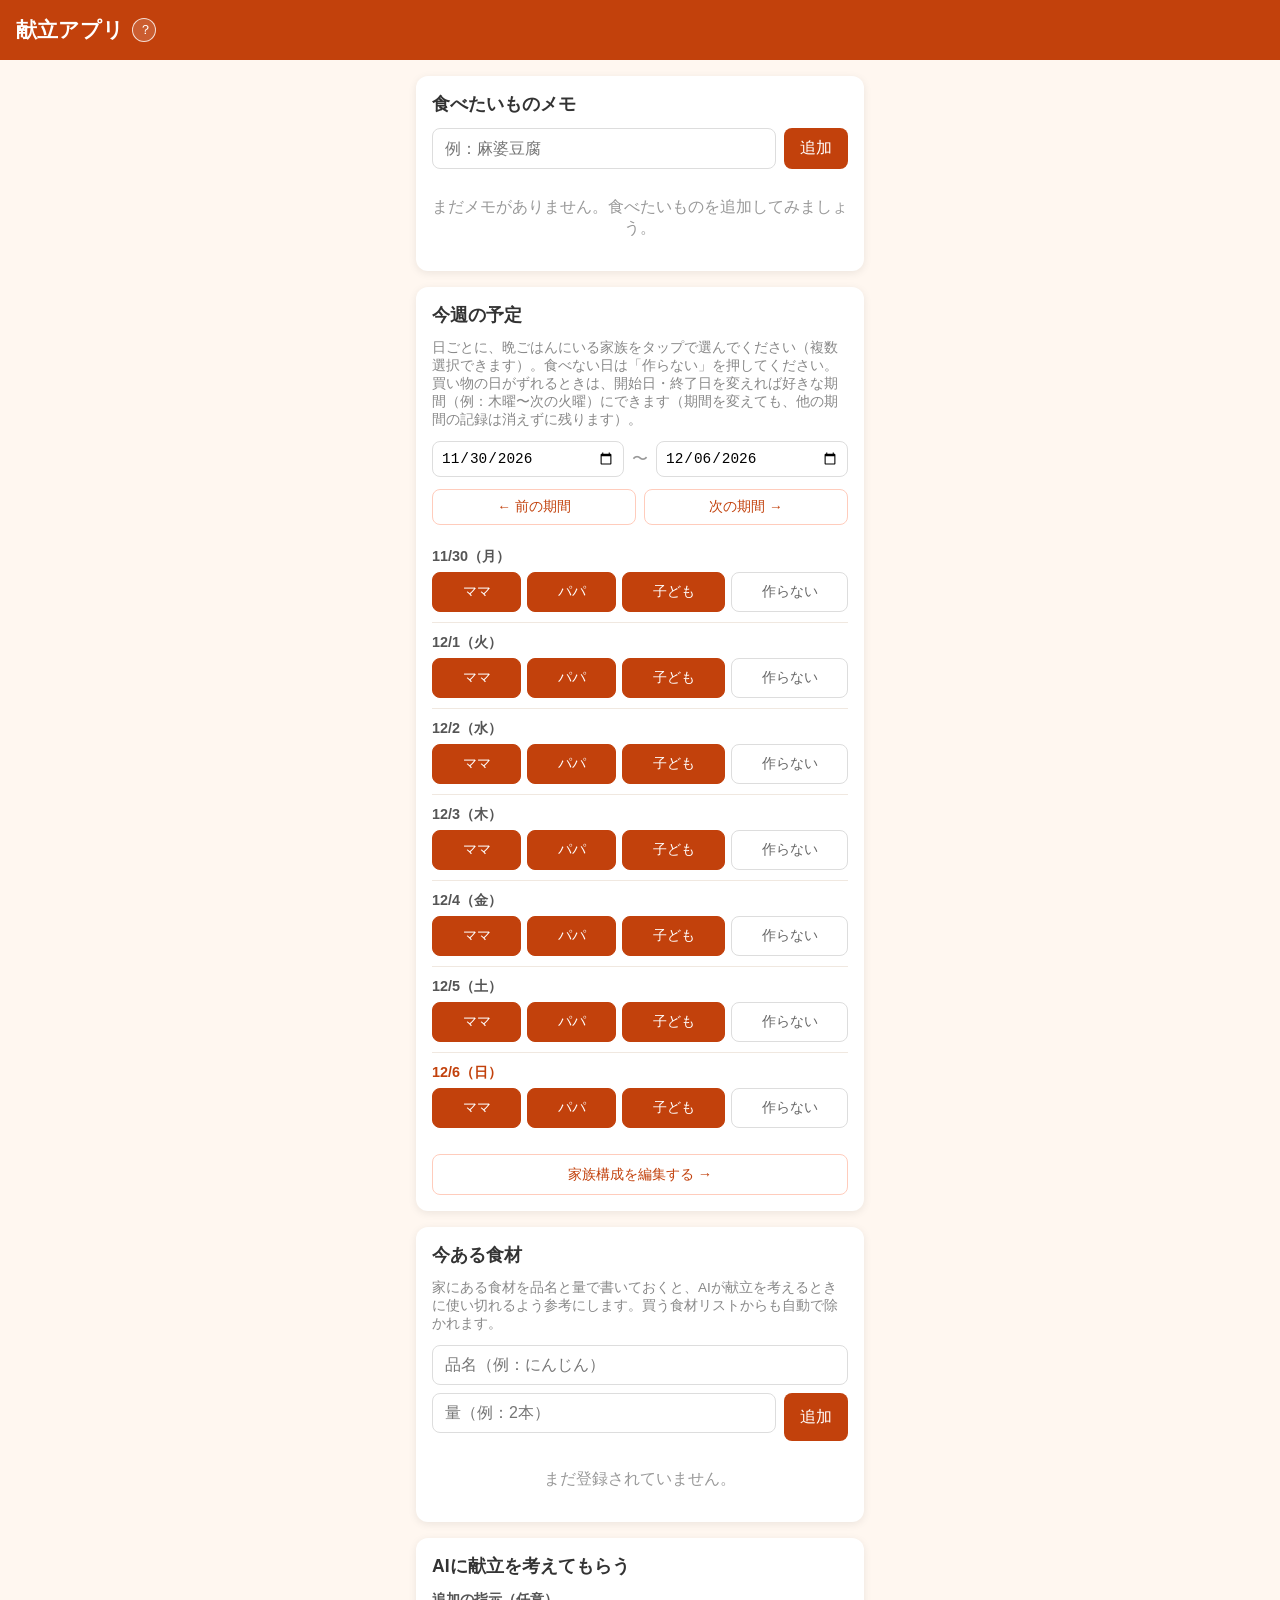
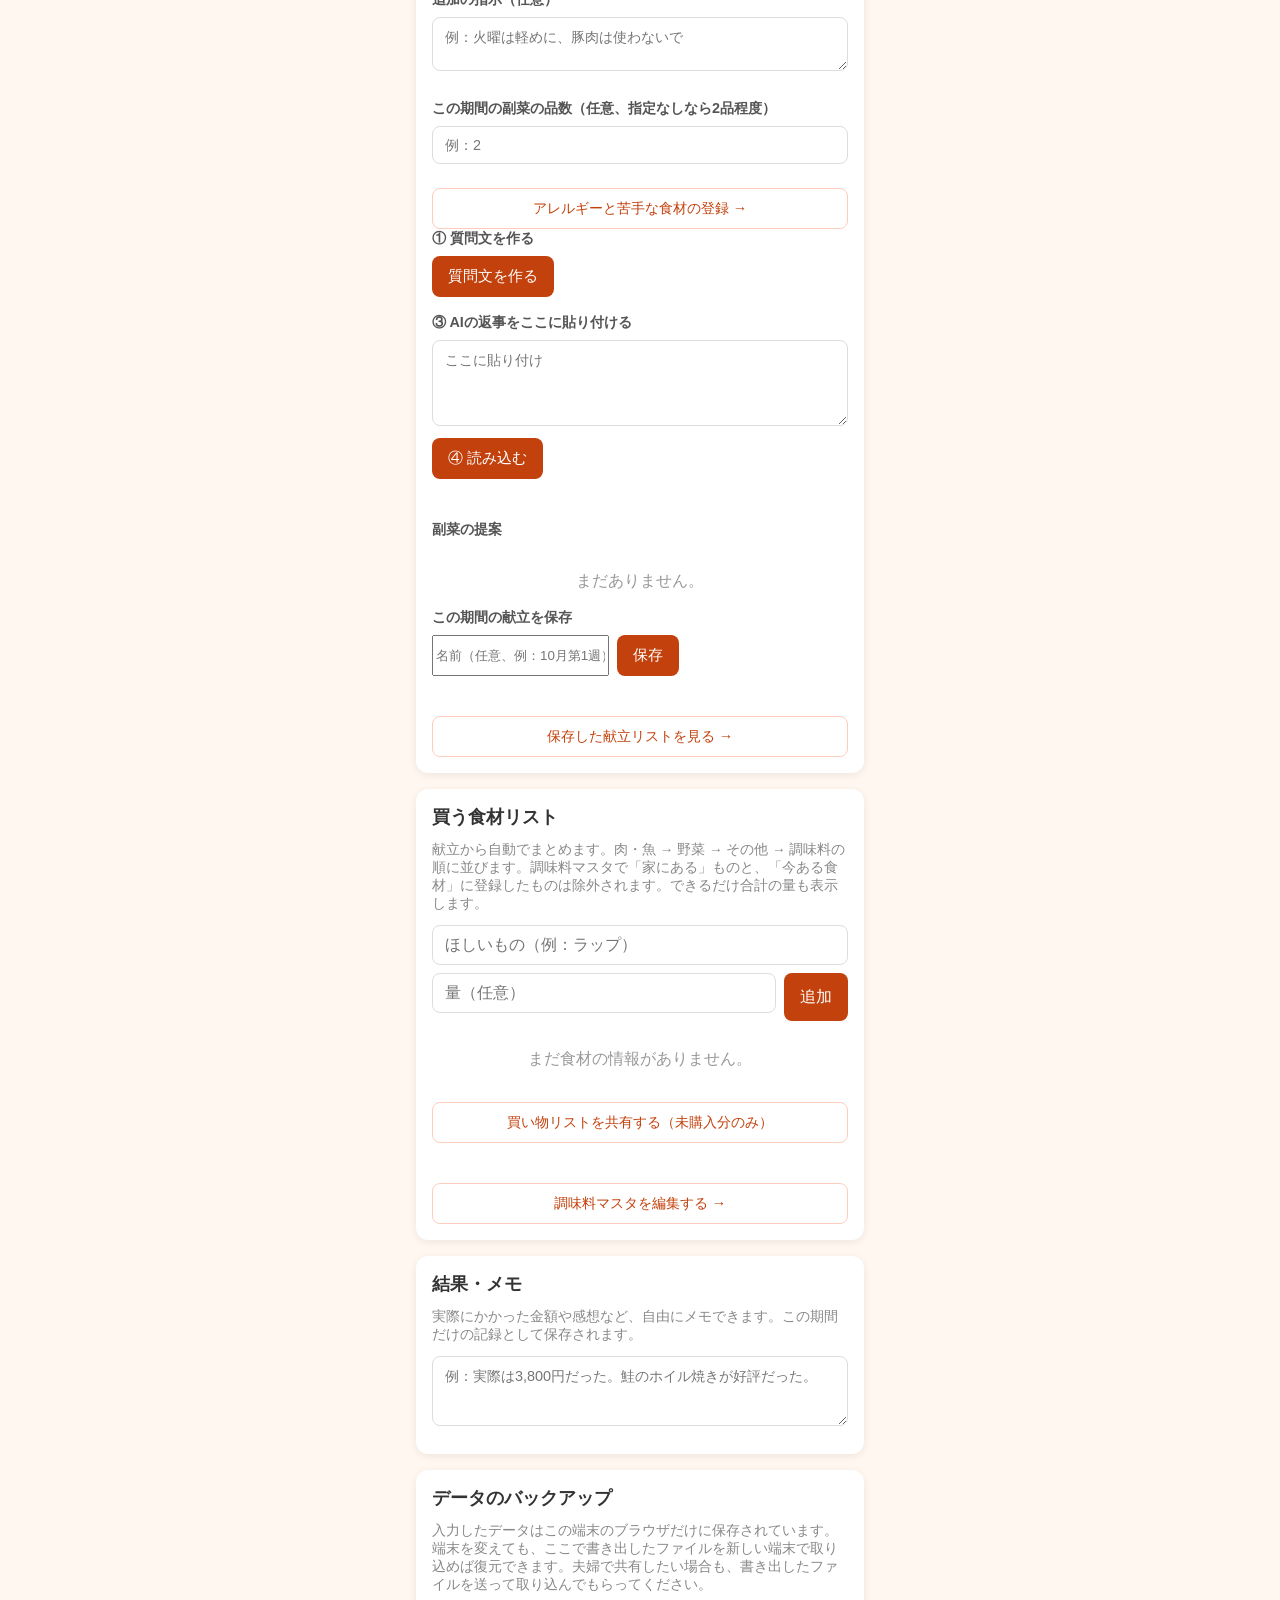
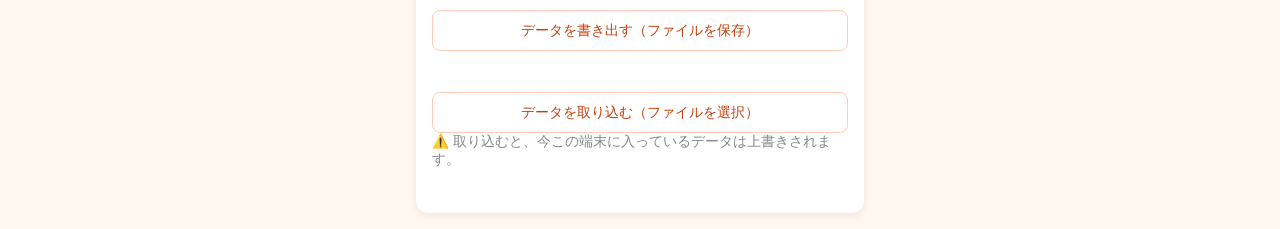
==== index.html @ 44bd0dfc "情報パネルを見出し付きのセクション構成に書き直し 箇条書きの一覧から、■見出し＋本文の4セクション構成に変更。内容はユーザー提供の文面をそのまま反映。  Co-Authored-By: Claude " ====
<!DOCTYPE html>
<html lang="ja">
<head>
<meta charset="UTF-8">
<meta name="viewport" content="width=device-width, initial-scale=1, viewport-fit=cover">
<title>献立アプリ</title>
<meta name="theme-color" content="#c2410c">
<link rel="manifest" href="manifest.json">
<link rel="apple-touch-icon" href="icons/icon-192.png">
<meta name="apple-mobile-web-app-capable" content="yes">
<meta name="apple-mobile-web-app-status-bar-style" content="black-translucent">
<link rel="stylesheet" href="css/style.css">
</head>
<body>
<header class="app-header">
  <div class="header-title-row">
    <h1>献立アプリ</h1>
    <button type="button" id="info-btn" class="info-btn" aria-label="このアプリについて">？</button>
  </div>
</header>

<div id="info-overlay" class="info-overlay" hidden>
  <div class="info-panel">
    <button type="button" id="info-close-btn" class="info-close-btn" aria-label="閉じる">×</button>
    <h2>このアプリについて</h2>
    <div class="info-section">
      <h3>■ 好みの傾向について</h3>
      <p>あなたの好みの傾向を蓄積するには、「献立リスト」ページの「好みと傾向を分析する」を利用してください。保存した献立や感想をAIが分析し、その結果を「好みと傾向」欄に保存できます。この内容は今後の献立提案に毎回反映されるため、定期的に更新するのがおすすめです。</p>
    </div>
    <div class="info-section">
      <h3>■ ホーム画面への追加方法</h3>
      <p>Safariで開いた状態で、画面下の共有ボタン（□↑）→「ホーム画面に追加」を選択してください。アイコンをタップするだけでアプリのように起動できます。</p>
      <p class="info-note">※iPhoneでは、Safari版とホーム画面版のデータは自動で同期されません。追加前に「データのバックアップ」で保存し、ホーム画面版が空の場合は同じファイルを取り込んでください。</p>
    </div>
    <div class="info-section">
      <h3>■ データの保存について</h3>
      <p>入力したデータ（メモ・献立・家族情報など）は、この端末内にのみ保存されます。サーバーには保存されません。</p>
      <p>そのため、端末変更時や家族と共有したい場合、またはデータを残しておきたい場合は、「データのバックアップ」から書き出し・取り込みを行ってください。</p>
    </div>
    <div class="info-section">
      <h3>■ URL共有について</h3>
      <p>このURLを共有しても、あなたのデータが相手に見えることはありません。同じURLを開いても、それぞれの端末で別々のデータとして管理されます。</p>
    </div>
  </div>
</div>

<main>
  <section class="card">
    <h2>食べたいものメモ</h2>
    <form id="wish-form" class="add-form">
      <input type="text" id="wish-input" placeholder="例：麻婆豆腐" autocomplete="off" required>
      <button type="submit">追加</button>
    </form>
    <ul id="wish-list" class="wish-list"></ul>
    <p id="empty-message" class="empty-message">まだメモがありません。食べたいものを追加してみましょう。</p>
  </section>

  <section class="card">
    <h2>今週の予定</h2>
    <p class="section-note">日ごとに、晩ごはんにいる家族をタップで選んでください（複数選択できます）。食べない日は「作らない」を押してください。買い物の日がずれるときは、開始日・終了日を変えれば好きな期間（例：木曜〜次の火曜）にできます（期間を変えても、他の期間の記録は消えずに残ります）。</p>
    <div class="period-controls">
      <input type="date" id="period-start-input" aria-label="期間の開始日">
      <span class="period-tilde">〜</span>
      <input type="date" id="period-end-input" aria-label="期間の終了日">
    </div>
    <div class="period-nav">
      <button type="button" id="prev-period-btn">← 前の期間</button>
      <button type="button" id="next-period-btn">次の期間 →</button>
    </div>
    <ul id="week-list" class="week-list"></ul>
    <a href="family.html" class="nav-link-btn">家族構成を編集する →</a>
  </section>

  <section class="card">
    <h2>今ある食材</h2>
    <p class="section-note">家にある食材を品名と量で書いておくと、AIが献立を考えるときに使い切れるよう参考にします。買う食材リストからも自動で除かれます。</p>
    <form id="stock-form" class="stock-form">
      <input type="text" id="stock-name-input" placeholder="品名（例：にんじん）" autocomplete="off" required>
      <div class="stock-form-row">
        <input type="text" id="stock-amount-input" placeholder="量（例：2本）" autocomplete="off">
        <button type="submit">追加</button>
      </div>
    </form>
    <ul id="stock-list" class="wish-list"></ul>
    <p id="stock-empty-message" class="empty-message">まだ登録されていません。</p>
  </section>

  <section class="card">
    <h2>AIに献立を考えてもらう</h2>

    <div class="ai-step">
      <p class="ai-step-title">追加の指示（任意）</p>
      <textarea id="extra-instruction-input" class="ai-textarea" rows="2" placeholder="例：火曜は軽めに、豚肉は使わないで"></textarea>
    </div>

    <div class="ai-step">
      <p class="ai-step-title">この期間の副菜の品数（任意、指定なしなら2品程度）</p>
      <input type="number" id="side-dish-count-input" class="ai-textarea" min="0" inputmode="numeric" placeholder="例：2">
    </div>

    <a href="dislikes.html" class="nav-link-btn">アレルギーと苦手な食材の登録 →</a>

    <div class="ai-step">
      <p class="ai-step-title">① 質問文を作る</p>
      <button type="button" id="make-prompt-btn">質問文を作る</button>
    </div>

    <div id="prompt-area" class="ai-step" hidden>
      <p class="ai-step-title">② コピーしてClaudeアプリに貼り付けて送る</p>
      <textarea id="prompt-output" class="ai-textarea" readonly rows="4"></textarea>
      <button type="button" id="copy-prompt-btn">コピーする</button>
      <p id="copy-status" class="copy-status" aria-live="polite"></p>
    </div>

    <div class="ai-step">
      <p class="ai-step-title">③ AIの返事をここに貼り付ける</p>
      <textarea id="ai-response-input" class="ai-textarea" rows="4" placeholder="ここに貼り付け"></textarea>
      <button type="button" id="load-menu-btn">④ 読み込む</button>
      <p id="load-status" class="load-status" aria-live="polite"></p>
    </div>

    <ul id="menu-list" class="menu-list"></ul>

    <p class="ai-step-title side-dish-title">副菜の提案</p>
    <ul id="side-dish-list" class="menu-list"></ul>
    <p id="side-dish-empty" class="empty-message">まだありません。</p>

    <div class="ai-step">
      <p class="ai-step-title">この期間の献立を保存</p>
      <form id="save-menu-form" class="stock-form-row">
        <input type="text" id="save-menu-label-input" placeholder="名前（任意、例：10月第1週）" autocomplete="off">
        <button type="submit">保存</button>
      </form>
      <p id="save-menu-status" class="copy-status" aria-live="polite"></p>
    </div>

    <a href="menus.html" class="nav-link-btn">保存した献立リストを見る →</a>
  </section>

  <section class="card">
    <h2>買う食材リスト</h2>
    <p class="section-note">献立から自動でまとめます。肉・魚 → 野菜 → その他 → 調味料の順に並びます。調味料マスタで「家にある」ものと、「今ある食材」に登録したものは除外されます。できるだけ合計の量も表示します。</p>
    <p id="budget-estimate" class="budget-estimate"></p>
    <form id="extra-shopping-form" class="stock-form">
      <input type="text" id="extra-shopping-name-input" placeholder="ほしいもの（例：ラップ）" autocomplete="off" required>
      <div class="stock-form-row">
        <input type="text" id="extra-shopping-amount-input" placeholder="量（任意）" autocomplete="off">
        <button type="submit">追加</button>
      </div>
    </form>
    <ul id="shopping-list" class="shopping-list"></ul>
    <p id="shopping-empty" class="empty-message">まだ食材の情報がありません。</p>

    <button type="button" id="share-shopping-btn" class="nav-link-btn share-btn">買い物リストを共有する（未購入分のみ）</button>
    <p id="share-shopping-status" class="copy-status" aria-live="polite"></p>

    <a href="pantry.html" class="nav-link-btn">調味料マスタを編集する →</a>
  </section>

  <section class="card">
    <h2>結果・メモ</h2>
    <p class="section-note">実際にかかった金額や感想など、自由にメモできます。この期間だけの記録として保存されます。</p>
    <textarea id="period-notes-input" class="ai-textarea" rows="3" placeholder="例：実際は3,800円だった。鮭のホイル焼きが好評だった。"></textarea>
  </section>

  <section class="card">
    <h2>データのバックアップ</h2>
    <p class="section-note">入力したデータはこの端末のブラウザだけに保存されています。端末を変えても、ここで書き出したファイルを新しい端末で取り込めば復元できます。夫婦で共有したい場合も、書き出したファイルを送って取り込んでもらってください。</p>
    <button type="button" id="export-backup-btn" class="nav-link-btn">データを書き出す（ファイルを保存）</button>
    <p id="export-backup-status" class="copy-status" aria-live="polite"></p>

    <label for="import-backup-input" class="nav-link-btn import-backup-label">データを取り込む（ファイルを選択）</label>
    <input type="file" id="import-backup-input" accept="application/json" hidden>
    <p class="section-note import-warning">⚠️ 取り込むと、今この端末に入っているデータは上書きされます。</p>
    <p id="import-backup-status" class="copy-status" aria-live="polite"></p>
  </section>
</main>

<script src="js/app.js"></script>
</body>
</html>
---- css/style.css ----
* {
  box-sizing: border-box;
}

body {
  margin: 0;
  font-family: "Hiragino Sans", "Hiragino Kaku Gothic ProN", "Yu Gothic", sans-serif;
  background: #fff7f0;
  color: #333;
  padding-bottom: env(safe-area-inset-bottom);
}

.app-header {
  background: #c2410c;
  color: white;
  padding: 16px env(safe-area-inset-right) 16px calc(16px + env(safe-area-inset-left));
  padding-top: calc(16px + env(safe-area-inset-top));
}

.app-header h1 {
  margin: 0;
  font-size: 1.3rem;
}

.header-title-row {
  display: flex;
  align-items: center;
  gap: 8px;
}

.info-btn {
  width: 24px;
  height: 24px;
  flex-shrink: 0;
  border-radius: 50%;
  border: 1px solid rgba(255, 255, 255, 0.8);
  background: rgba(255, 255, 255, 0.15);
  color: white;
  font-size: 0.8rem;
  line-height: 1;
  cursor: pointer;
}

.info-overlay {
  position: fixed;
  inset: 0;
  background: rgba(0, 0, 0, 0.4);
  display: flex;
  align-items: center;
  justify-content: center;
  padding: 24px;
  z-index: 100;
}

.info-overlay[hidden] {
  display: none;
}

.info-panel {
  position: relative;
  background: white;
  border-radius: 12px;
  padding: 24px 20px 20px;
  max-width: 360px;
  max-height: 80vh;
  overflow-y: auto;
}

.info-panel h2 {
  margin: 0 0 12px;
  font-size: 1.05rem;
}

.info-section {
  margin-bottom: 16px;
}

.info-section:last-child {
  margin-bottom: 0;
}

.info-panel h3 {
  margin: 0 0 6px;
  font-size: 0.9rem;
  color: #c2410c;
}

.info-panel p {
  margin: 0 0 6px;
  font-size: 0.85rem;
  line-height: 1.6;
  color: #444;
}

.info-panel p:last-child {
  margin-bottom: 0;
}

.info-panel .info-note {
  color: #888;
}

.info-close-btn {
  position: absolute;
  top: 10px;
  right: 12px;
  border: none;
  background: none;
  font-size: 1.4rem;
  line-height: 1;
  color: #999;
  cursor: pointer;
  padding: 4px;
}

.back-link {
  display: inline-block;
  color: white;
  text-decoration: none;
  font-size: 0.9rem;
  margin-bottom: 6px;
  opacity: 0.9;
}

.nav-link-btn {
  display: block;
  text-align: center;
  margin-top: 16px;
  padding: 10px;
  font-size: 0.9rem;
  color: #c2410c;
  text-decoration: none;
  border: 1px solid #ffccbc;
  border-radius: 8px;
}

.nav-link-btn:active {
  background: #fff0e8;
}

button.nav-link-btn {
  width: 100%;
  background: white;
  font-family: inherit;
  cursor: pointer;
}

.import-backup-label {
  width: 100%;
  background: white;
  cursor: pointer;
}

.import-warning {
  margin-top: 8px;
  color: #c2410c;
}

.share-btn {
  margin-top: 16px;
}

main {
  padding: 16px;
  max-width: 480px;
  margin: 0 auto;
}

.card {
  background: white;
  border-radius: 12px;
  padding: 16px;
  box-shadow: 0 2px 8px rgba(0, 0, 0, 0.08);
}

.card h2 {
  margin: 0 0 12px;
  font-size: 1.1rem;
}

.add-form {
  display: flex;
  gap: 8px;
  margin-bottom: 12px;
}

.add-form input {
  flex: 1;
  padding: 10px 12px;
  font-size: 1rem;
  border: 1px solid #ddd;
  border-radius: 8px;
}

.add-form button {
  padding: 10px 16px;
  font-size: 1rem;
  background: #c2410c;
  color: white;
  border: none;
  border-radius: 8px;
  cursor: pointer;
}

.add-form button:active {
  background: #9a3409;
}

.wish-list {
  list-style: none;
  margin: 0;
  padding: 0;
}

.wish-list li {
  display: flex;
  align-items: center;
  justify-content: space-between;
  padding: 12px 8px;
  border-bottom: 1px solid #f0e8e0;
}

.wish-list li:last-child {
  border-bottom: none;
}

.wish-text {
  font-size: 1rem;
  word-break: break-all;
}

.delete-btn {
  border: none;
  background: none;
  color: #bbb;
  font-size: 1.3rem;
  line-height: 1;
  padding: 4px 8px;
  cursor: pointer;
}

.delete-btn:active {
  color: #ff5252;
}

.empty-message {
  color: #999;
  text-align: center;
  padding: 16px 0;
  margin: 0;
  display: none;
}

main .card + .card {
  margin-top: 16px;
}

.section-note {
  margin: 0 0 12px;
  font-size: 0.85rem;
  color: #888;
}

.allergy-warning {
  color: #c2410c;
  font-weight: bold;
}

.period-controls {
  display: flex;
  align-items: center;
  gap: 8px;
  margin-bottom: 12px;
}

.period-controls input[type="date"] {
  flex: 1;
  padding: 8px;
  font-size: 0.9rem;
  border: 1px solid #ddd;
  border-radius: 8px;
  min-width: 0;
}

.period-tilde {
  color: #999;
  flex-shrink: 0;
}

.period-nav {
  display: flex;
  gap: 8px;
  margin-bottom: 12px;
}

.period-nav button {
  flex: 1;
  padding: 8px 10px;
  font-size: 0.85rem;
  background: white;
  color: #c2410c;
  border: 1px solid #ffccbc;
  border-radius: 8px;
  cursor: pointer;
}

.period-nav button:active {
  background: #fff0e8;
}

.side-dish-title {
  margin-top: 16px;
}

.stock-form {
  margin-bottom: 12px;
}

.stock-form input[type="text"] {
  width: 100%;
  padding: 10px 12px;
  font-size: 1rem;
  border: 1px solid #ddd;
  border-radius: 8px;
  margin-bottom: 8px;
}

.stock-form > select {
  width: 100%;
  padding: 10px 8px;
  font-size: 1rem;
  border: 1px solid #ddd;
  border-radius: 8px;
  background: white;
  margin-bottom: 8px;
}

.stock-form > button {
  width: 100%;
  padding: 10px 16px;
  font-size: 1rem;
  background: #c2410c;
  color: white;
  border: none;
  border-radius: 8px;
  cursor: pointer;
}

.stock-form > button:active {
  background: #9a3409;
}

.stock-form-row {
  display: flex;
  gap: 8px;
}

.stock-form-row input {
  margin-bottom: 0;
}

.stock-form-row select {
  flex: 1;
  padding: 10px 8px;
  font-size: 1rem;
  border: 1px solid #ddd;
  border-radius: 8px;
  background: white;
  min-width: 0;
}

.stock-form-row button {
  padding: 10px 16px;
  font-size: 1rem;
  background: #c2410c;
  color: white;
  border: none;
  border-radius: 8px;
  cursor: pointer;
  flex-shrink: 0;
}

.stock-form-row button:active {
  background: #9a3409;
}

.budget-estimate {
  margin: 0 0 12px;
  font-size: 1rem;
  font-weight: bold;
  color: #c2410c;
}

.week-list {
  list-style: none;
  margin: 0;
  padding: 0;
}

.week-list li {
  padding: 10px 0;
  border-bottom: 1px solid #f0e8e0;
}

.week-list li:last-child {
  border-bottom: none;
}

.week-list li.is-today .day-label {
  color: #c2410c;
}

.day-label {
  display: block;
  font-size: 0.9rem;
  font-weight: bold;
  margin-bottom: 6px;
  color: #555;
}

.status-group {
  display: flex;
  flex-wrap: wrap;
  gap: 6px;
}

.status-btn {
  flex: 1 1 auto;
  min-width: 64px;
  padding: 10px 4px;
  font-size: 0.85rem;
  border: 1px solid #ddd;
  background: white;
  color: #666;
  border-radius: 8px;
  cursor: pointer;
}

.member-btn.is-selected {
  background: #c2410c;
  border-color: #c2410c;
  color: white;
}

.no-cook-btn.is-selected {
  background: #adb5bd;
  border-color: #adb5bd;
  color: white;
}

.ai-step {
  margin-bottom: 16px;
}

.ai-step-title {
  margin: 0 0 8px;
  font-size: 0.9rem;
  font-weight: bold;
  color: #555;
}

.ai-step button {
  padding: 10px 16px;
  font-size: 0.95rem;
  background: #c2410c;
  color: white;
  border: none;
  border-radius: 8px;
  cursor: pointer;
}

.ai-step button:active {
  background: #9a3409;
}

.ai-textarea {
  width: 100%;
  padding: 10px 12px;
  font-size: 0.9rem;
  border: 1px solid #ddd;
  border-radius: 8px;
  margin-bottom: 8px;
  font-family: inherit;
  resize: vertical;
}

.copy-status,
.load-status {
  margin: 8px 0 0;
  font-size: 0.85rem;
  color: #2e7d32;
  min-height: 1.2em;
}

.copy-status.is-error,
.load-status.is-error {
  color: #d32f2f;
}

.menu-list {
  list-style: none;
  margin: 16px 0 0;
  padding: 0;
}

.menu-list li {
  padding: 10px 0;
  border-bottom: 1px solid #f0e8e0;
}

.menu-list li:last-child {
  border-bottom: none;
}

.menu-date {
  display: block;
  font-size: 0.85rem;
  font-weight: bold;
  color: #c2410c;
  margin-bottom: 2px;
}

.menu-dish-btn {
  display: block;
  width: 100%;
  text-align: left;
  font-size: 1rem;
  margin-bottom: 2px;
  padding: 4px 6px;
  margin-left: -6px;
  border: none;
  background: none;
  color: #333;
  font-family: inherit;
  border-radius: 6px;
  cursor: pointer;
}

.menu-dish-btn:active {
  background: #fff0e8;
}

.menu-dish-input {
  display: block;
  width: 100%;
  font-size: 1rem;
  padding: 6px;
  margin: 0 0 2px -6px;
  border: 1px solid #c2410c;
  border-radius: 6px;
  font-family: inherit;
}

.menu-note {
  display: block;
  font-size: 0.8rem;
  color: #999;
}

.menu-veg-label {
  display: block;
  font-size: 0.8rem;
  color: #bbb;
  margin-top: 2px;
}

.menu-veg-input {
  display: block;
  width: 100%;
  font-size: 0.85rem;
  padding: 6px;
  margin: 4px 0 2px -6px;
  border: 1px solid #ddd;
  border-radius: 6px;
  font-family: inherit;
  resize: vertical;
}

.shopping-list {
  list-style: none;
  margin: 0;
  padding: 0;
}

.shopping-category {
  font-size: 0.8rem;
  font-weight: bold;
  color: #c2410c;
  padding: 14px 0 4px;
  border-bottom: none;
}

.shopping-category:first-child {
  padding-top: 0;
}

.shopping-item {
  display: flex;
  align-items: flex-start;
  gap: 10px;
  padding: 10px 0;
  border-bottom: 1px solid #f0e8e0;
}

.shopping-item:last-child {
  border-bottom: none;
}

.shopping-checkbox {
  width: 22px;
  height: 22px;
  margin-top: 2px;
  flex-shrink: 0;
  accent-color: #c2410c;
}

.shopping-text {
  flex: 1;
}

.shopping-name {
  display: block;
  font-size: 1rem;
  font-weight: bold;
}

.shopping-detail {
  display: block;
  font-size: 0.8rem;
  color: #888;
}

.shopping-item.is-checked .shopping-name,
.shopping-item.is-checked .shopping-detail {
  color: #bbb;
  text-decoration: line-through;
}

.pantry-list {
  list-style: none;
  margin: 0;
  padding: 0;
}

.pantry-list li {
  display: flex;
  align-items: center;
  gap: 10px;
  padding: 10px 8px;
  border-bottom: 1px solid #f0e8e0;
}

.pantry-list li:last-child {
  border-bottom: none;
}

.pantry-checkbox {
  width: 20px;
  height: 20px;
  flex-shrink: 0;
  accent-color: #c2410c;
}

.reorder-group {
  display: flex;
  flex-direction: column;
  gap: 2px;
  flex-shrink: 0;
}

.reorder-btn {
  width: 28px;
  height: 22px;
  padding: 0;
  font-size: 0.65rem;
  line-height: 1;
  border: 1px solid #ddd;
  background: white;
  color: #999;
  border-radius: 4px;
  cursor: pointer;
}

.reorder-btn:active:not(:disabled) {
  background: #fff0e8;
  color: #c2410c;
}

.reorder-btn:disabled {
  opacity: 0.3;
  cursor: default;
}

.pantry-name {
  flex: 1;
  font-size: 0.95rem;
}

.pantry-list li:not(.has-it) .pantry-name {
  color: #d32f2f;
}

.pantry-list li.is-expired .pantry-name {
  color: #bbb;
}

.saved-menu-list {
  list-style: none;
  margin: 0;
  padding: 0;
}

.saved-menu-list li {
  display: flex;
  align-items: center;
  gap: 8px;
  padding: 12px 8px;
  border-bottom: 1px solid #f0e8e0;
}

.saved-menu-list li:last-child {
  border-bottom: none;
}

.saved-menu-btn {
  flex: 1;
  display: flex;
  flex-direction: column;
  align-items: flex-start;
  gap: 2px;
  text-align: left;
  border: none;
  background: none;
  padding: 4px 0;
  cursor: pointer;
  font-family: inherit;
}

.saved-menu-label {
  font-size: 1rem;
  color: #333;
}

.saved-menu-range {
  font-size: 0.8rem;
  color: #999;
}
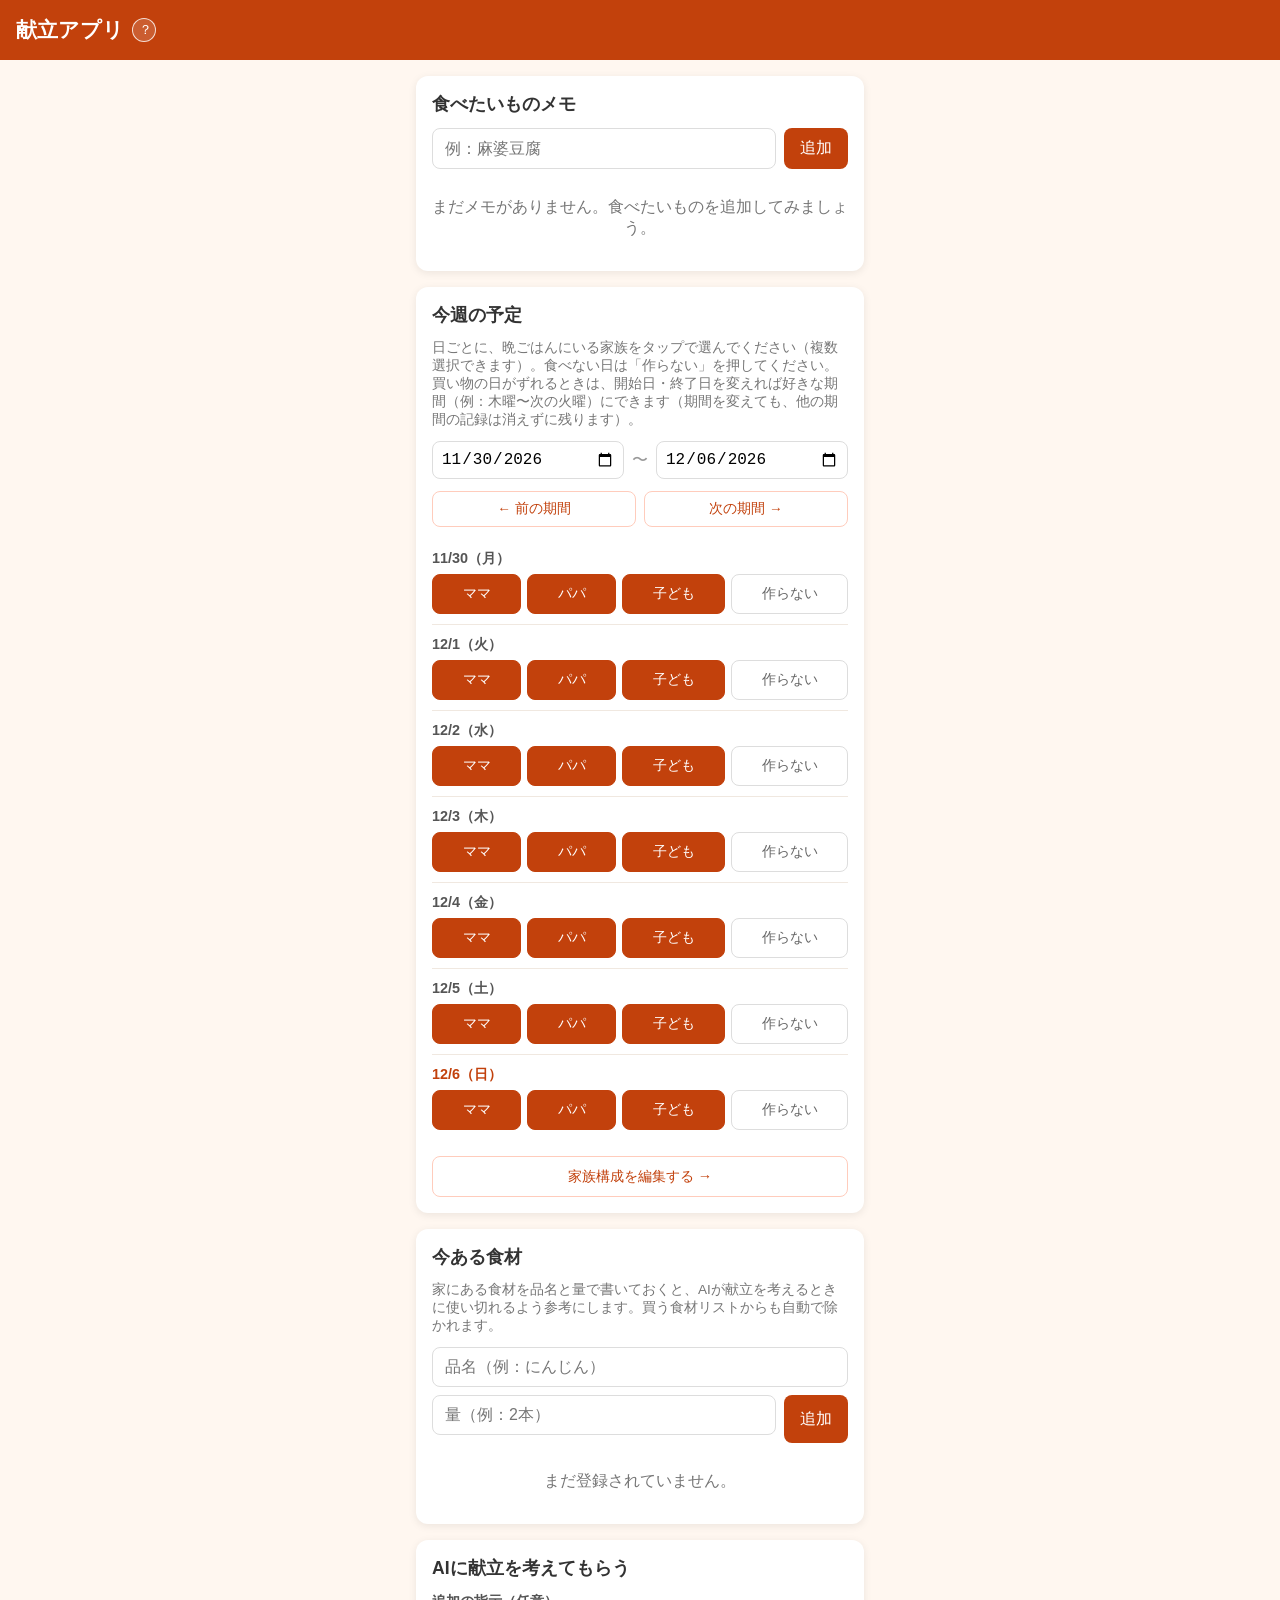
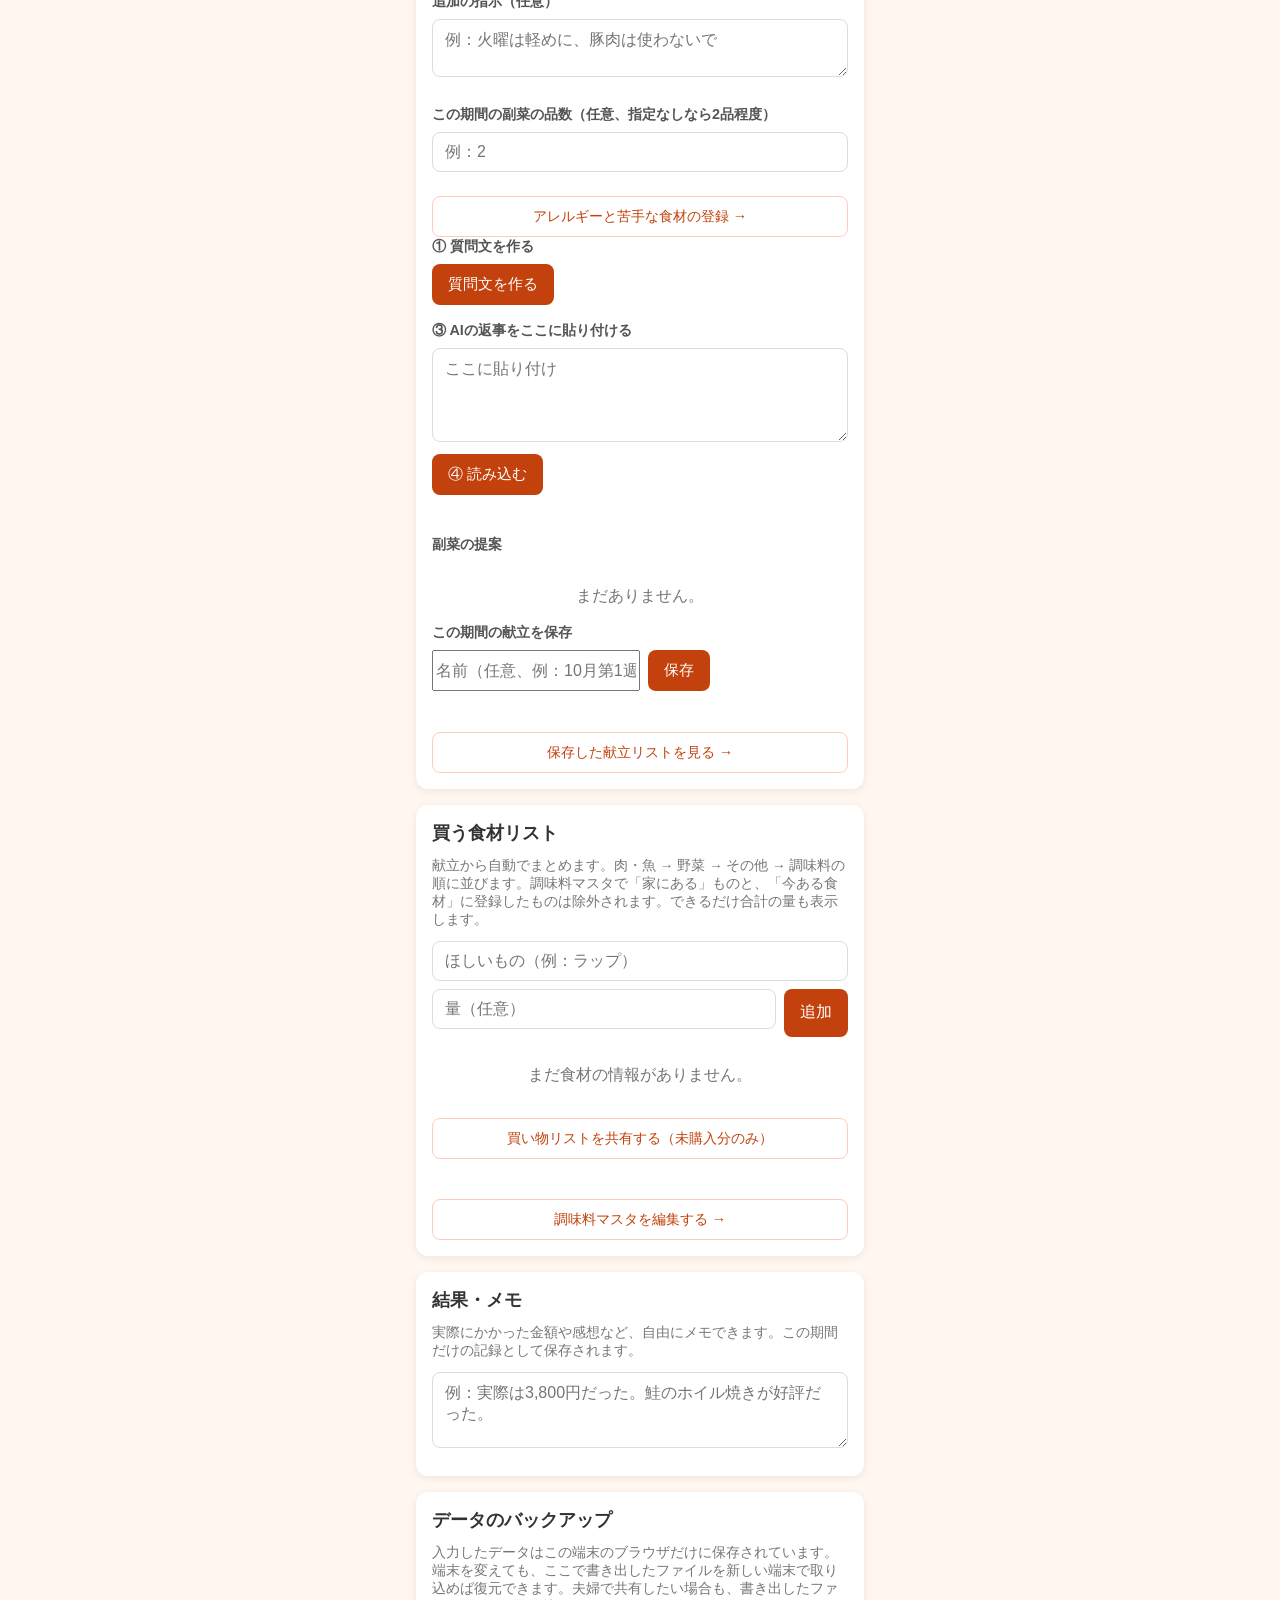
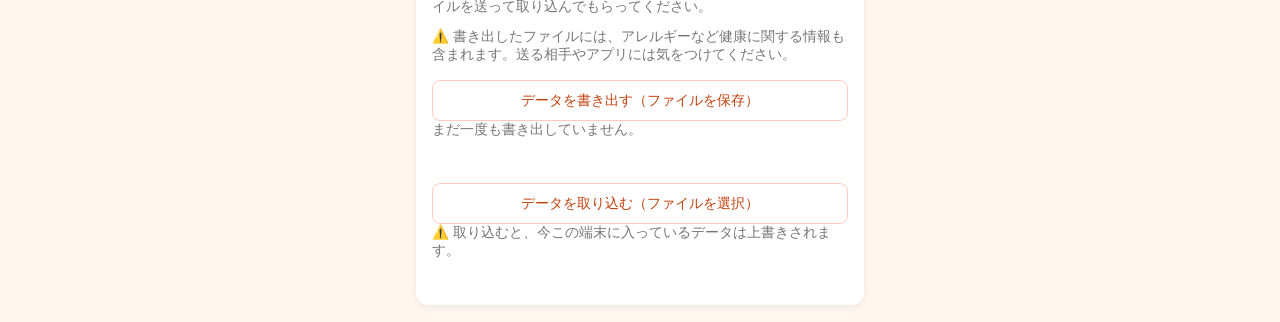
==== commit d83a690d: "コードレビューの指摘10件を修正 安全性・データ整合性: 1. アレルギー回避を「対象の家族がいる日だけ」の条件付きから、期間中ずっと    避ける指示に変更（出欠データの誤りに安全性が左右されないよ" ====
--- a/index.html
+++ b/index.html
@@ -166,7 +166,9 @@
   <section class="card">
     <h2>データのバックアップ</h2>
     <p class="section-note">入力したデータはこの端末のブラウザだけに保存されています。端末を変えても、ここで書き出したファイルを新しい端末で取り込めば復元できます。夫婦で共有したい場合も、書き出したファイルを送って取り込んでもらってください。</p>
+    <p class="section-note import-warning">⚠️ 書き出したファイルには、アレルギーなど健康に関する情報も含まれます。送る相手やアプリには気をつけてください。</p>
     <button type="button" id="export-backup-btn" class="nav-link-btn">データを書き出す（ファイルを保存）</button>
+    <p id="last-backup-label" class="section-note"></p>
     <p id="export-backup-status" class="copy-status" aria-live="polite"></p>
 
     <label for="import-backup-input" class="nav-link-btn import-backup-label">データを取り込む（ファイルを選択）</label>
@@ -176,6 +178,7 @@
   </section>
 </main>
 
+<script src="js/shared.js"></script>
 <script src="js/app.js"></script>
 </body>
 </html>
--- a/css/style.css
+++ b/css/style.css
@@ -1,5 +1,13 @@
 * {
   box-sizing: border-box;
+}
+
+/* iPhoneのSafariは16px未満の入力欄にフォーカスすると画面を自動拡大してしまうため、
+   すべての入力欄で最低16px(1rem)を確保する（個別の指定はこれを上書きしない）。 */
+input,
+select,
+textarea {
+  font-size: 1rem;
 }
 
 body {
@@ -97,7 +105,7 @@
 }
 
 .info-panel .info-note {
-  color: #888;
+  color: #767676;
 }
 
 .info-close-btn {
@@ -235,7 +243,7 @@
   color: #bbb;
   font-size: 1.3rem;
   line-height: 1;
-  padding: 4px 8px;
+  padding: 8px 10px;
   cursor: pointer;
 }
 
@@ -244,7 +252,7 @@
 }
 
 .empty-message {
-  color: #999;
+  color: #767676;
   text-align: center;
   padding: 16px 0;
   margin: 0;
@@ -258,7 +266,7 @@
 .section-note {
   margin: 0 0 12px;
   font-size: 0.85rem;
-  color: #888;
+  color: #767676;
 }
 
 .allergy-warning {
@@ -276,7 +284,6 @@
 .period-controls input[type="date"] {
   flex: 1;
   padding: 8px;
-  font-size: 0.9rem;
   border: 1px solid #ddd;
   border-radius: 8px;
   min-width: 0;
@@ -476,7 +483,6 @@
 .ai-textarea {
   width: 100%;
   padding: 10px 12px;
-  font-size: 0.9rem;
   border: 1px solid #ddd;
   border-radius: 8px;
   margin-bottom: 8px;
@@ -554,20 +560,19 @@
 .menu-note {
   display: block;
   font-size: 0.8rem;
-  color: #999;
+  color: #767676;
 }
 
 .menu-veg-label {
   display: block;
   font-size: 0.8rem;
-  color: #bbb;
+  color: #767676;
   margin-top: 2px;
 }
 
 .menu-veg-input {
   display: block;
   width: 100%;
-  font-size: 0.85rem;
   padding: 6px;
   margin: 4px 0 2px -6px;
   border: 1px solid #ddd;
@@ -627,7 +632,7 @@
 .shopping-detail {
   display: block;
   font-size: 0.8rem;
-  color: #888;
+  color: #767676;
 }
 
 .shopping-item.is-checked .shopping-name,
@@ -669,8 +674,8 @@
 }
 
 .reorder-btn {
-  width: 28px;
-  height: 22px;
+  width: 36px;
+  height: 32px;
   padding: 0;
   font-size: 0.65rem;
   line-height: 1;
@@ -743,5 +748,5 @@
 
 .saved-menu-range {
   font-size: 0.8rem;
-  color: #999;
-}
+  color: #767676;
+}
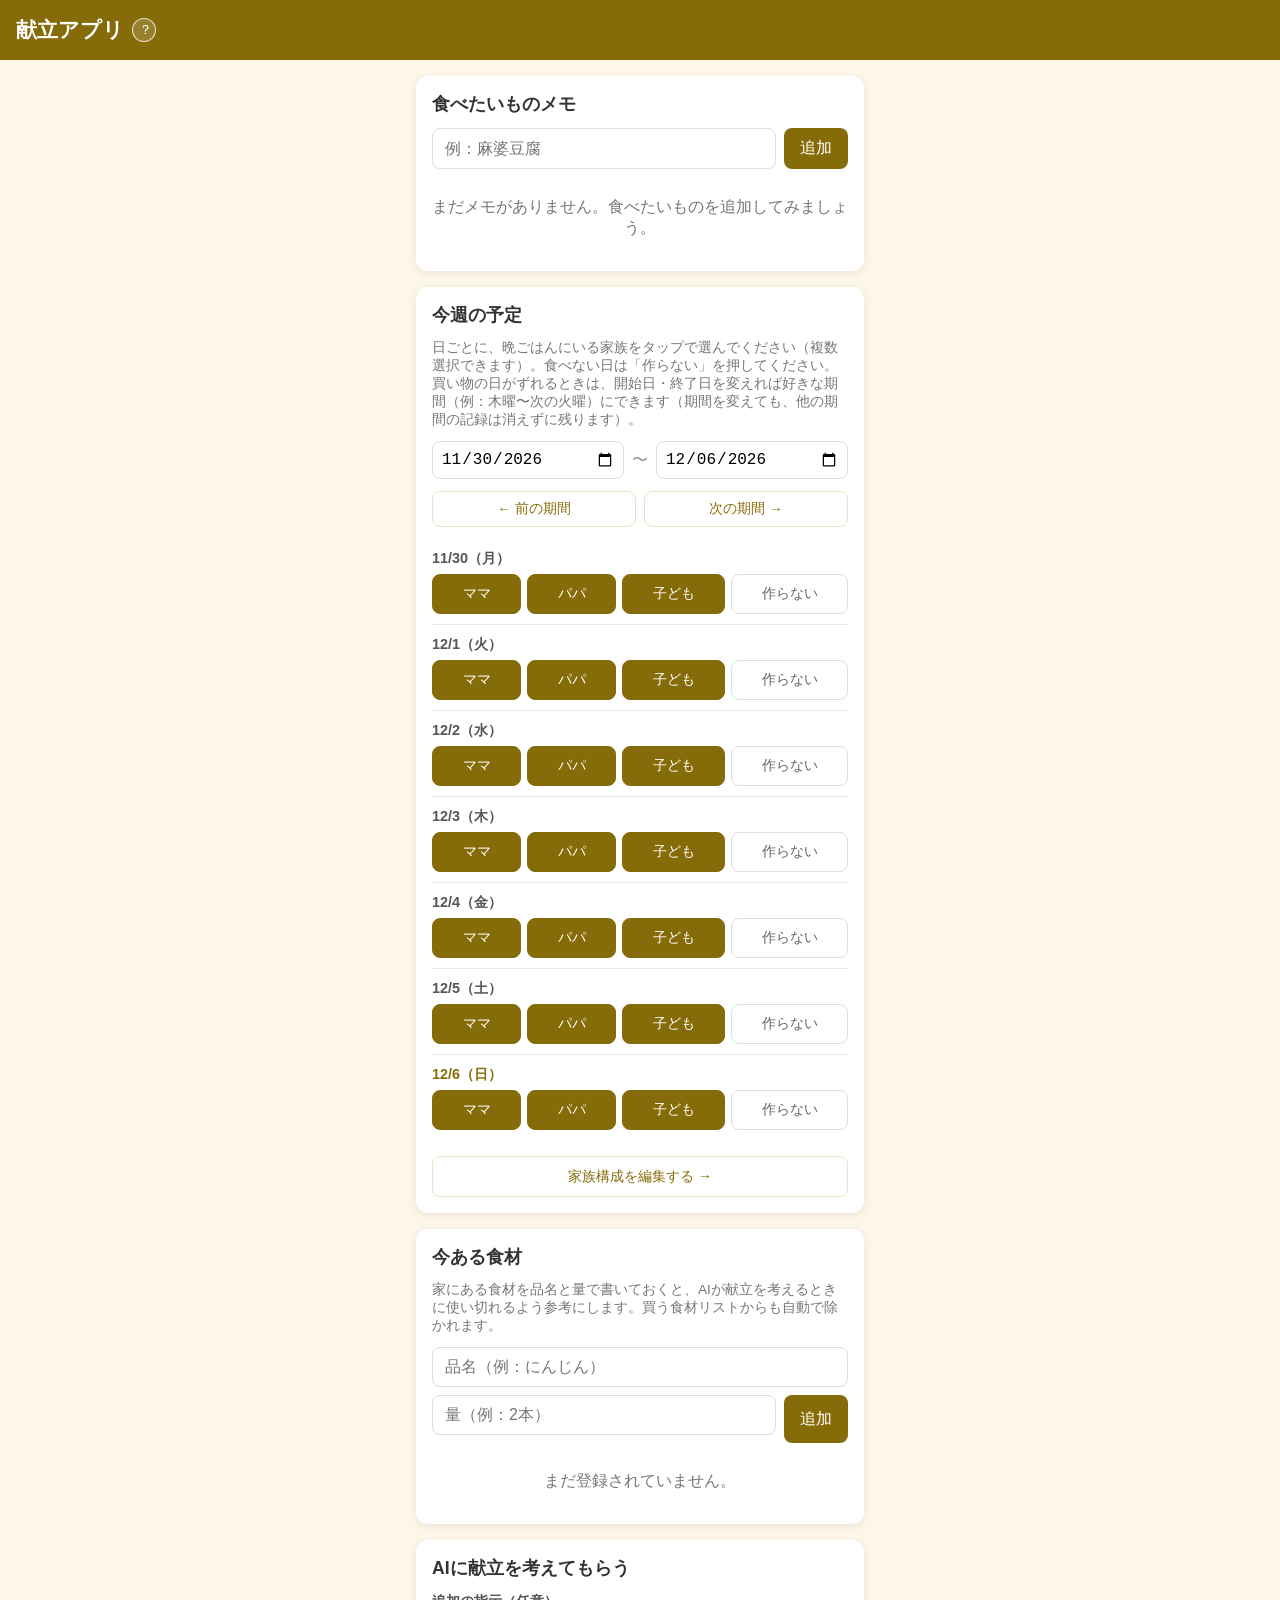
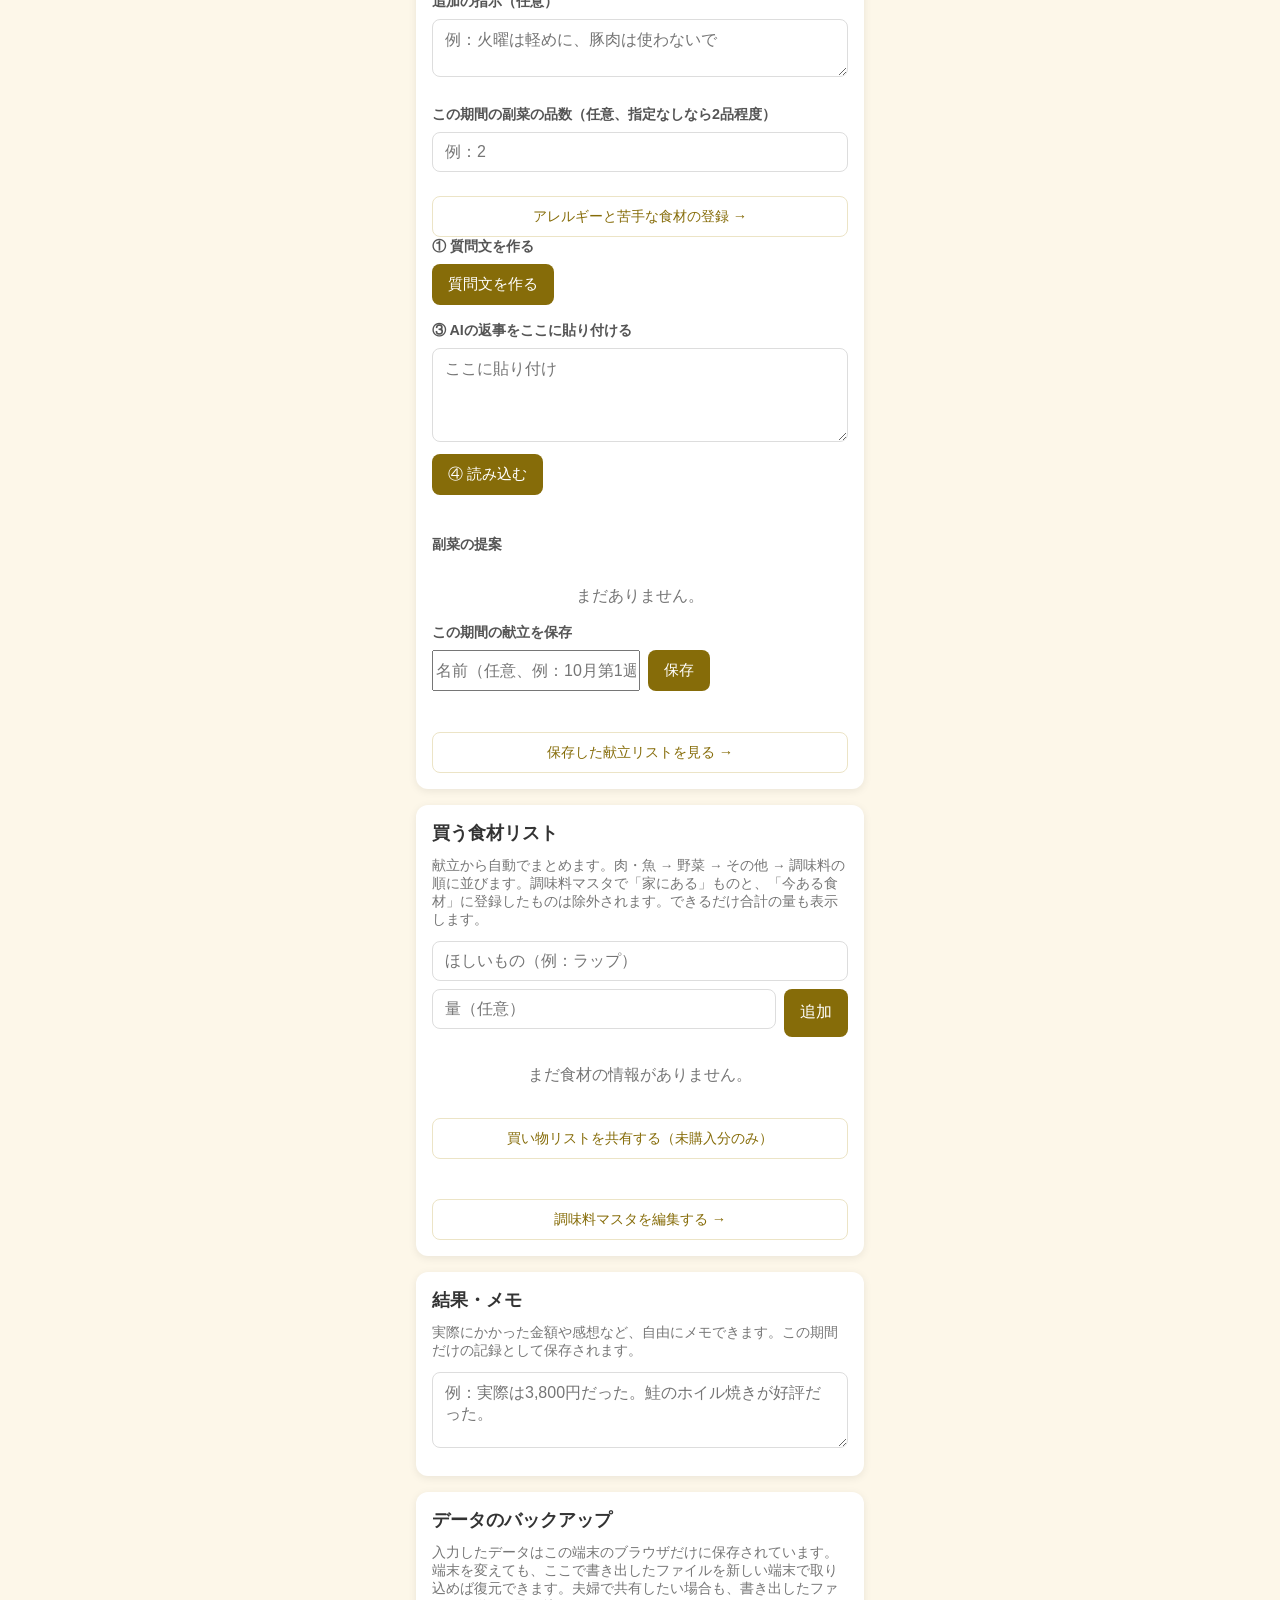
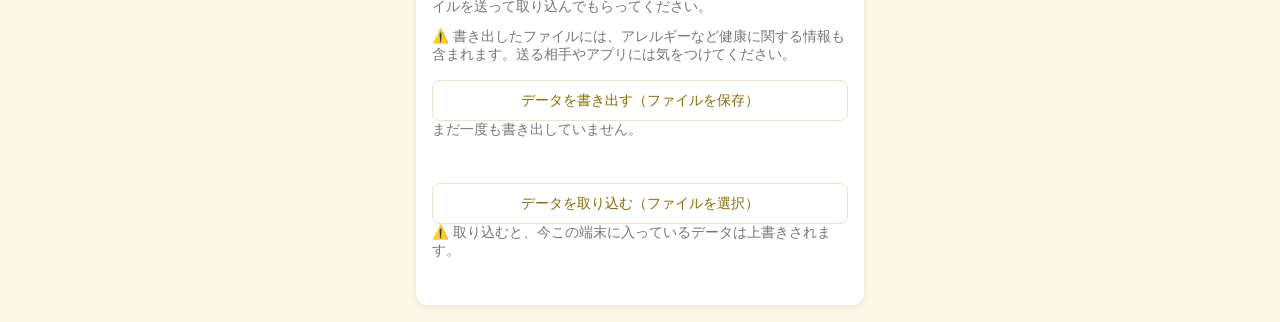
==== commit da18cbe7: "テーマカラーをカレー色のオレンジから食べログ風の金色に変更 食べログの公式ブランドカラー（#F2CC38、黄色寄りの金）と同じ色相・彩度を保ちつつ、 白文字ボタンでも読めるよう明度を落として #866" ====
--- a/index.html
+++ b/index.html
@@ -4,7 +4,7 @@
 <meta charset="UTF-8">
 <meta name="viewport" content="width=device-width, initial-scale=1, viewport-fit=cover">
 <title>献立アプリ</title>
-<meta name="theme-color" content="#c2410c">
+<meta name="theme-color" content="#866c09">
 <link rel="manifest" href="manifest.json">
 <link rel="apple-touch-icon" href="icons/icon-192.png">
 <meta name="apple-mobile-web-app-capable" content="yes">
@@ -20,9 +20,9 @@
 </header>
 
 <div id="info-overlay" class="info-overlay" hidden>
-  <div class="info-panel">
+  <div class="info-panel" role="dialog" aria-modal="true" aria-labelledby="info-panel-title">
     <button type="button" id="info-close-btn" class="info-close-btn" aria-label="閉じる">×</button>
-    <h2>このアプリについて</h2>
+    <h2 id="info-panel-title">このアプリについて</h2>
     <div class="info-section">
       <h3>■ 好みの傾向について</h3>
       <p>あなたの好みの傾向を蓄積するには、「献立リスト」ページの「好みと傾向を分析する」を利用してください。保存した献立や感想をAIが分析し、その結果を「好みと傾向」欄に保存できます。この内容は今後の献立提案に毎回反映されるため、定期的に更新するのがおすすめです。</p>
@@ -171,7 +171,7 @@
     <p id="last-backup-label" class="section-note"></p>
     <p id="export-backup-status" class="copy-status" aria-live="polite"></p>
 
-    <label for="import-backup-input" class="nav-link-btn import-backup-label">データを取り込む（ファイルを選択）</label>
+    <label for="import-backup-input" id="import-backup-label" class="nav-link-btn import-backup-label" tabindex="0" role="button">データを取り込む（ファイルを選択）</label>
     <input type="file" id="import-backup-input" accept="application/json" hidden>
     <p class="section-note import-warning">⚠️ 取り込むと、今この端末に入っているデータは上書きされます。</p>
     <p id="import-backup-status" class="copy-status" aria-live="polite"></p>
--- a/css/style.css
+++ b/css/style.css
@@ -13,13 +13,13 @@
 body {
   margin: 0;
   font-family: "Hiragino Sans", "Hiragino Kaku Gothic ProN", "Yu Gothic", sans-serif;
-  background: #fff7f0;
+  background: #fdf7e9;
   color: #333;
   padding-bottom: env(safe-area-inset-bottom);
 }
 
 .app-header {
-  background: #c2410c;
+  background: #866c09;
   color: white;
   padding: 16px env(safe-area-inset-right) 16px calc(16px + env(safe-area-inset-left));
   padding-top: calc(16px + env(safe-area-inset-top));
@@ -90,7 +90,7 @@
 .info-panel h3 {
   margin: 0 0 6px;
   font-size: 0.9rem;
-  color: #c2410c;
+  color: #866c09;
 }
 
 .info-panel p {
@@ -136,14 +136,14 @@
   margin-top: 16px;
   padding: 10px;
   font-size: 0.9rem;
-  color: #c2410c;
+  color: #866c09;
   text-decoration: none;
-  border: 1px solid #ffccbc;
+  border: 1px solid #ece4c6;
   border-radius: 8px;
 }
 
 .nav-link-btn:active {
-  background: #fff0e8;
+  background: #f7f5ed;
 }
 
 button.nav-link-btn {
@@ -161,7 +161,7 @@
 
 .import-warning {
   margin-top: 8px;
-  color: #c2410c;
+  color: #866c09;
 }
 
 .share-btn {
@@ -203,7 +203,7 @@
 .add-form button {
   padding: 10px 16px;
   font-size: 1rem;
-  background: #c2410c;
+  background: #866c09;
   color: white;
   border: none;
   border-radius: 8px;
@@ -211,7 +211,7 @@
 }
 
 .add-form button:active {
-  background: #9a3409;
+  background: #514205;
 }
 
 .wish-list {
@@ -270,7 +270,7 @@
 }
 
 .allergy-warning {
-  color: #c2410c;
+  color: #866c09;
   font-weight: bold;
 }
 
@@ -305,14 +305,14 @@
   padding: 8px 10px;
   font-size: 0.85rem;
   background: white;
-  color: #c2410c;
-  border: 1px solid #ffccbc;
+  color: #866c09;
+  border: 1px solid #ece4c6;
   border-radius: 8px;
   cursor: pointer;
 }
 
 .period-nav button:active {
-  background: #fff0e8;
+  background: #f7f5ed;
 }
 
 .side-dish-title {
@@ -346,7 +346,7 @@
   width: 100%;
   padding: 10px 16px;
   font-size: 1rem;
-  background: #c2410c;
+  background: #866c09;
   color: white;
   border: none;
   border-radius: 8px;
@@ -354,7 +354,7 @@
 }
 
 .stock-form > button:active {
-  background: #9a3409;
+  background: #514205;
 }
 
 .stock-form-row {
@@ -379,7 +379,7 @@
 .stock-form-row button {
   padding: 10px 16px;
   font-size: 1rem;
-  background: #c2410c;
+  background: #866c09;
   color: white;
   border: none;
   border-radius: 8px;
@@ -388,14 +388,14 @@
 }
 
 .stock-form-row button:active {
-  background: #9a3409;
+  background: #514205;
 }
 
 .budget-estimate {
   margin: 0 0 12px;
   font-size: 1rem;
   font-weight: bold;
-  color: #c2410c;
+  color: #866c09;
 }
 
 .week-list {
@@ -414,7 +414,7 @@
 }
 
 .week-list li.is-today .day-label {
-  color: #c2410c;
+  color: #866c09;
 }
 
 .day-label {
@@ -444,14 +444,14 @@
 }
 
 .member-btn.is-selected {
-  background: #c2410c;
-  border-color: #c2410c;
+  background: #866c09;
+  border-color: #866c09;
   color: white;
 }
 
 .no-cook-btn.is-selected {
-  background: #adb5bd;
-  border-color: #adb5bd;
+  background: #6c757d;
+  border-color: #6c757d;
   color: white;
 }
 
@@ -469,7 +469,7 @@
 .ai-step button {
   padding: 10px 16px;
   font-size: 0.95rem;
-  background: #c2410c;
+  background: #866c09;
   color: white;
   border: none;
   border-radius: 8px;
@@ -477,7 +477,7 @@
 }
 
 .ai-step button:active {
-  background: #9a3409;
+  background: #514205;
 }
 
 .ai-textarea {
@@ -498,6 +498,12 @@
   min-height: 1.2em;
 }
 
+.load-status {
+  /* 読み込み結果は複数行のメッセージ（\nで区切る）を入れることがあるので、
+     改行をそのまま画面の改行として表示する */
+  white-space: pre-line;
+}
+
 .copy-status.is-error,
 .load-status.is-error {
   color: #d32f2f;
@@ -522,7 +528,7 @@
   display: block;
   font-size: 0.85rem;
   font-weight: bold;
-  color: #c2410c;
+  color: #866c09;
   margin-bottom: 2px;
 }
 
@@ -543,7 +549,7 @@
 }
 
 .menu-dish-btn:active {
-  background: #fff0e8;
+  background: #f7f5ed;
 }
 
 .menu-dish-input {
@@ -552,7 +558,7 @@
   font-size: 1rem;
   padding: 6px;
   margin: 0 0 2px -6px;
-  border: 1px solid #c2410c;
+  border: 1px solid #866c09;
   border-radius: 6px;
   font-family: inherit;
 }
@@ -590,7 +596,7 @@
 .shopping-category {
   font-size: 0.8rem;
   font-weight: bold;
-  color: #c2410c;
+  color: #866c09;
   padding: 14px 0 4px;
   border-bottom: none;
 }
@@ -616,7 +622,7 @@
   height: 22px;
   margin-top: 2px;
   flex-shrink: 0;
-  accent-color: #c2410c;
+  accent-color: #866c09;
 }
 
 .shopping-text {
@@ -663,7 +669,7 @@
   width: 20px;
   height: 20px;
   flex-shrink: 0;
-  accent-color: #c2410c;
+  accent-color: #866c09;
 }
 
 .reorder-group {
@@ -687,8 +693,8 @@
 }
 
 .reorder-btn:active:not(:disabled) {
-  background: #fff0e8;
-  color: #c2410c;
+  background: #f7f5ed;
+  color: #866c09;
 }
 
 .reorder-btn:disabled {
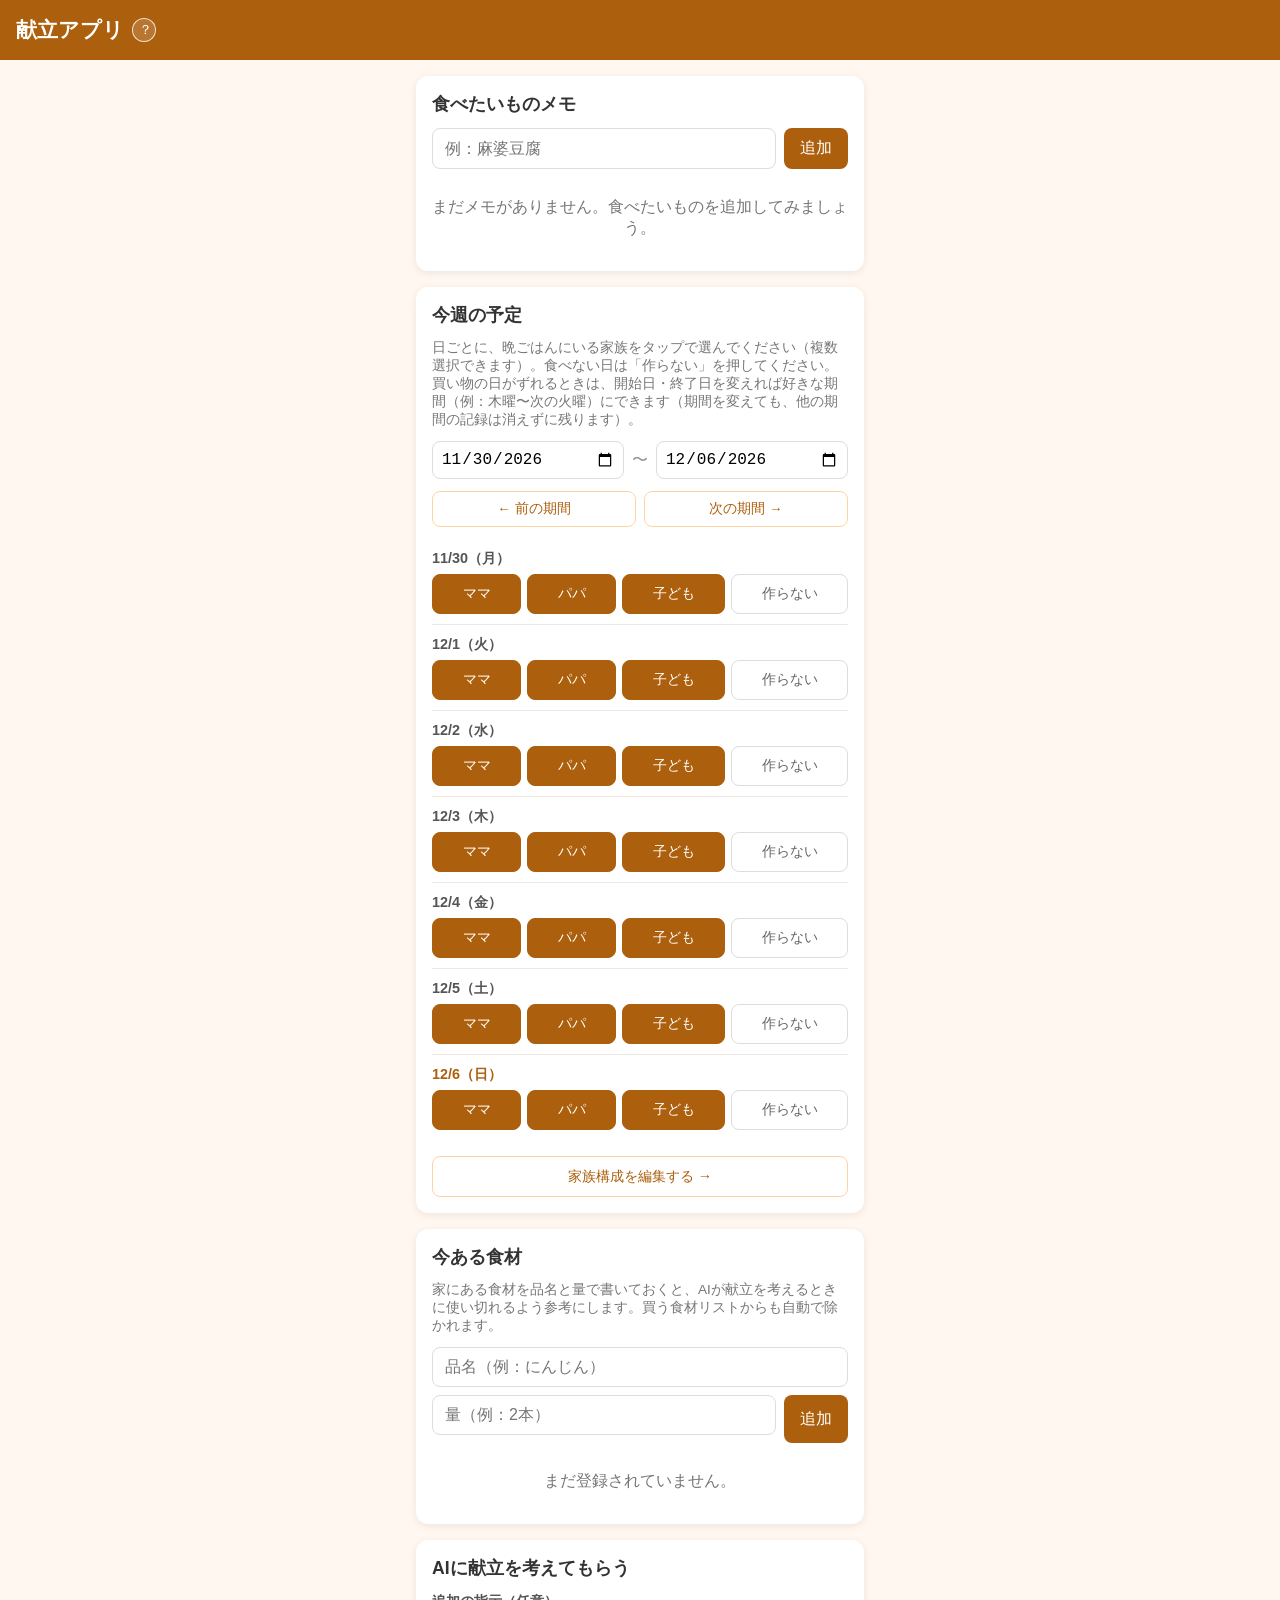
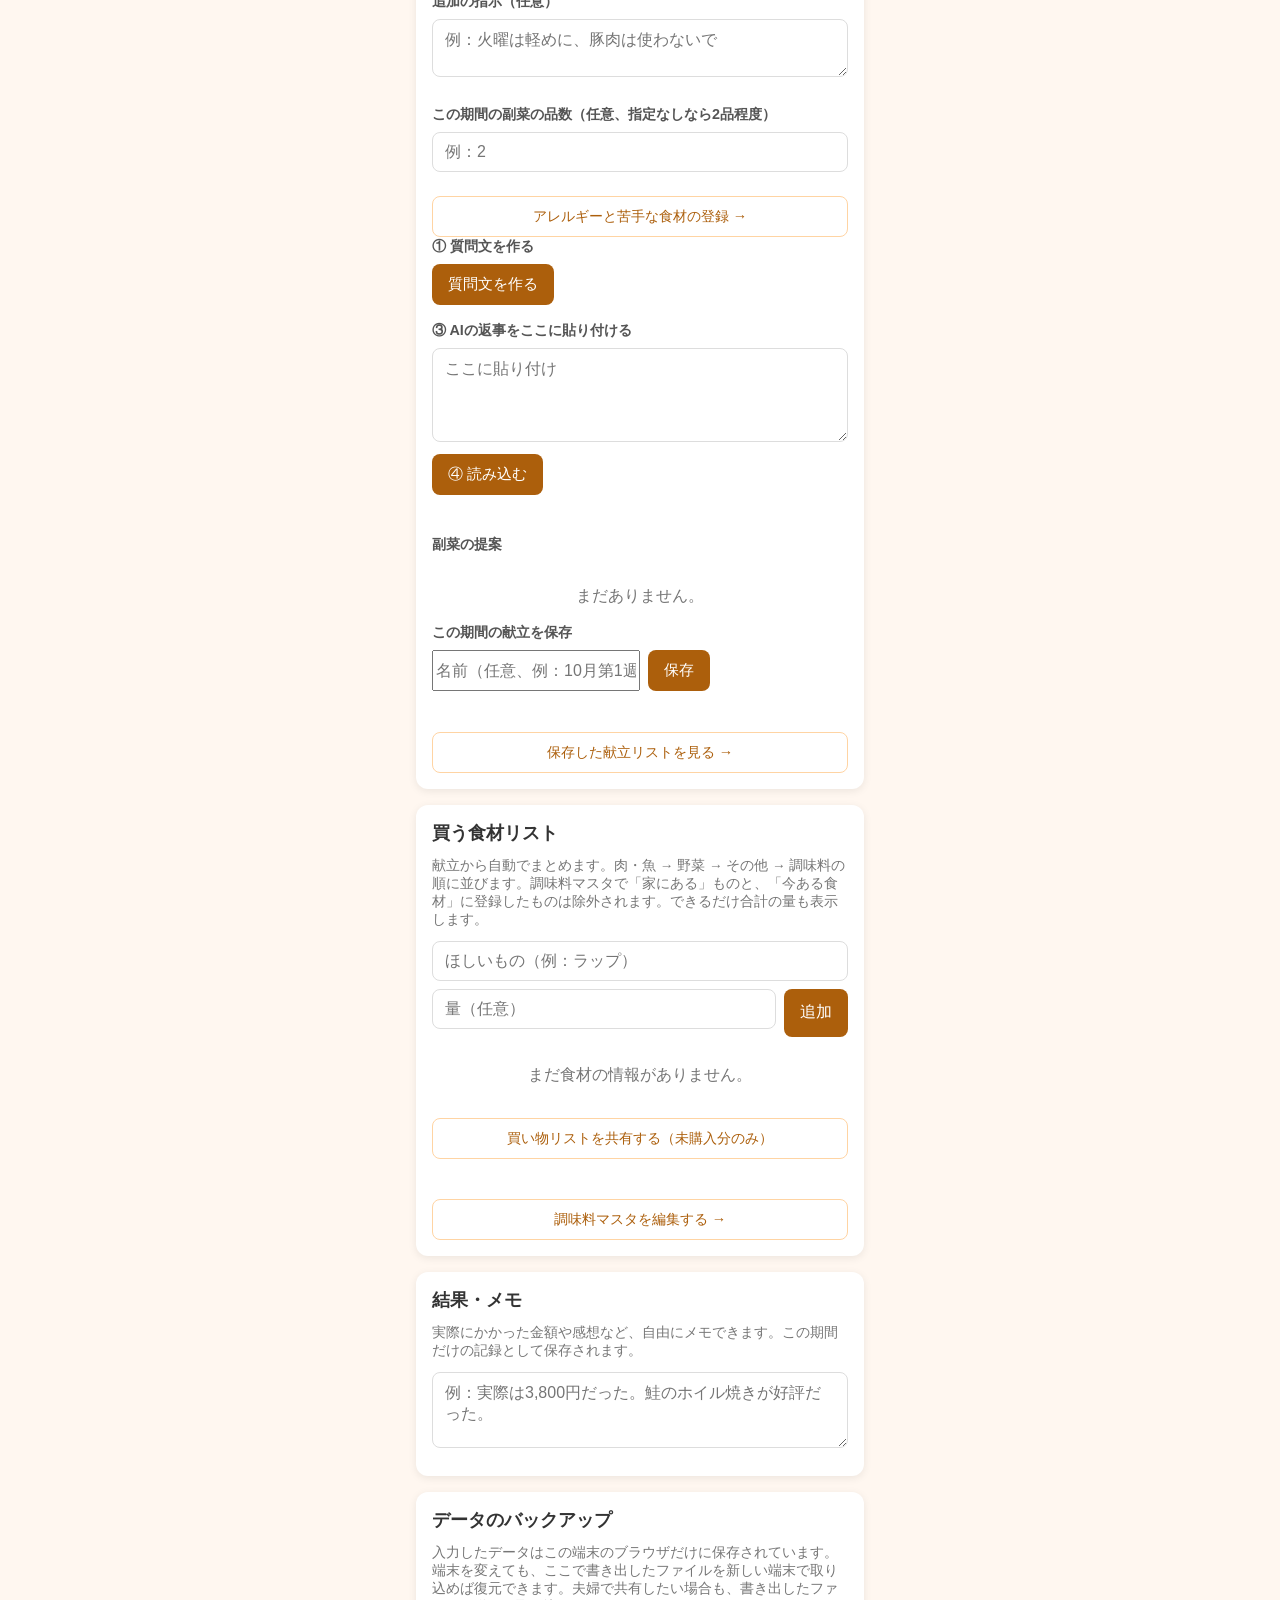
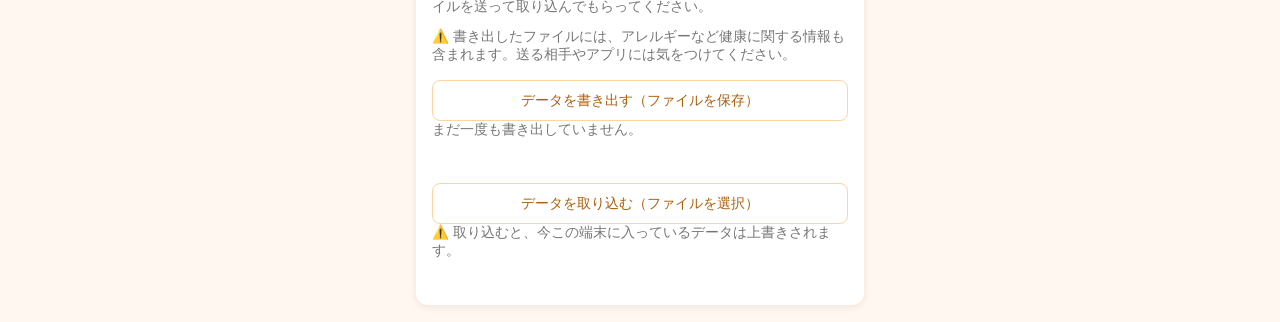
==== commit d6628027: "テーマカラーを食べログ実機のオレンジに合わせて調整 前回のマスタードゴールド（#866c09）はブランドロゴの色で、実際のアプリUIの アクセントカラーとは別物だった。スクリーンショットから直接ピクセ" ====
--- a/index.html
+++ b/index.html
@@ -4,7 +4,7 @@
 <meta charset="UTF-8">
 <meta name="viewport" content="width=device-width, initial-scale=1, viewport-fit=cover">
 <title>献立アプリ</title>
-<meta name="theme-color" content="#866c09">
+<meta name="theme-color" content="#ac5f0c">
 <link rel="manifest" href="manifest.json">
 <link rel="apple-touch-icon" href="icons/icon-192.png">
 <meta name="apple-mobile-web-app-capable" content="yes">
--- a/css/style.css
+++ b/css/style.css
@@ -13,13 +13,13 @@
 body {
   margin: 0;
   font-family: "Hiragino Sans", "Hiragino Kaku Gothic ProN", "Yu Gothic", sans-serif;
-  background: #fdf7e9;
+  background: #fff7f0;
   color: #333;
   padding-bottom: env(safe-area-inset-bottom);
 }
 
 .app-header {
-  background: #866c09;
+  background: #ac5f0c;
   color: white;
   padding: 16px env(safe-area-inset-right) 16px calc(16px + env(safe-area-inset-left));
   padding-top: calc(16px + env(safe-area-inset-top));
@@ -90,7 +90,7 @@
 .info-panel h3 {
   margin: 0 0 6px;
   font-size: 0.9rem;
-  color: #866c09;
+  color: #ac5f0c;
 }
 
 .info-panel p {
@@ -136,14 +136,14 @@
   margin-top: 16px;
   padding: 10px;
   font-size: 0.9rem;
-  color: #866c09;
+  color: #ac5f0c;
   text-decoration: none;
-  border: 1px solid #ece4c6;
+  border: 1px solid #ffd4a3;
   border-radius: 8px;
 }
 
 .nav-link-btn:active {
-  background: #f7f5ed;
+  background: #fff1e0;
 }
 
 button.nav-link-btn {
@@ -161,7 +161,7 @@
 
 .import-warning {
   margin-top: 8px;
-  color: #866c09;
+  color: #ac5f0c;
 }
 
 .share-btn {
@@ -203,7 +203,7 @@
 .add-form button {
   padding: 10px 16px;
   font-size: 1rem;
-  background: #866c09;
+  background: #ac5f0c;
   color: white;
   border: none;
   border-radius: 8px;
@@ -211,7 +211,7 @@
 }
 
 .add-form button:active {
-  background: #514205;
+  background: #7a4208;
 }
 
 .wish-list {
@@ -270,7 +270,7 @@
 }
 
 .allergy-warning {
-  color: #866c09;
+  color: #ac5f0c;
   font-weight: bold;
 }
 
@@ -305,14 +305,14 @@
   padding: 8px 10px;
   font-size: 0.85rem;
   background: white;
-  color: #866c09;
-  border: 1px solid #ece4c6;
+  color: #ac5f0c;
+  border: 1px solid #ffd4a3;
   border-radius: 8px;
   cursor: pointer;
 }
 
 .period-nav button:active {
-  background: #f7f5ed;
+  background: #fff1e0;
 }
 
 .side-dish-title {
@@ -346,7 +346,7 @@
   width: 100%;
   padding: 10px 16px;
   font-size: 1rem;
-  background: #866c09;
+  background: #ac5f0c;
   color: white;
   border: none;
   border-radius: 8px;
@@ -354,7 +354,7 @@
 }
 
 .stock-form > button:active {
-  background: #514205;
+  background: #7a4208;
 }
 
 .stock-form-row {
@@ -379,7 +379,7 @@
 .stock-form-row button {
   padding: 10px 16px;
   font-size: 1rem;
-  background: #866c09;
+  background: #ac5f0c;
   color: white;
   border: none;
   border-radius: 8px;
@@ -388,14 +388,14 @@
 }
 
 .stock-form-row button:active {
-  background: #514205;
+  background: #7a4208;
 }
 
 .budget-estimate {
   margin: 0 0 12px;
   font-size: 1rem;
   font-weight: bold;
-  color: #866c09;
+  color: #ac5f0c;
 }
 
 .week-list {
@@ -414,7 +414,7 @@
 }
 
 .week-list li.is-today .day-label {
-  color: #866c09;
+  color: #ac5f0c;
 }
 
 .day-label {
@@ -444,8 +444,8 @@
 }
 
 .member-btn.is-selected {
-  background: #866c09;
-  border-color: #866c09;
+  background: #ac5f0c;
+  border-color: #ac5f0c;
   color: white;
 }
 
@@ -469,7 +469,7 @@
 .ai-step button {
   padding: 10px 16px;
   font-size: 0.95rem;
-  background: #866c09;
+  background: #ac5f0c;
   color: white;
   border: none;
   border-radius: 8px;
@@ -477,7 +477,7 @@
 }
 
 .ai-step button:active {
-  background: #514205;
+  background: #7a4208;
 }
 
 .ai-textarea {
@@ -528,7 +528,7 @@
   display: block;
   font-size: 0.85rem;
   font-weight: bold;
-  color: #866c09;
+  color: #ac5f0c;
   margin-bottom: 2px;
 }
 
@@ -549,7 +549,7 @@
 }
 
 .menu-dish-btn:active {
-  background: #f7f5ed;
+  background: #fff1e0;
 }
 
 .menu-dish-input {
@@ -558,7 +558,7 @@
   font-size: 1rem;
   padding: 6px;
   margin: 0 0 2px -6px;
-  border: 1px solid #866c09;
+  border: 1px solid #ac5f0c;
   border-radius: 6px;
   font-family: inherit;
 }
@@ -596,7 +596,7 @@
 .shopping-category {
   font-size: 0.8rem;
   font-weight: bold;
-  color: #866c09;
+  color: #ac5f0c;
   padding: 14px 0 4px;
   border-bottom: none;
 }
@@ -622,7 +622,7 @@
   height: 22px;
   margin-top: 2px;
   flex-shrink: 0;
-  accent-color: #866c09;
+  accent-color: #ac5f0c;
 }
 
 .shopping-text {
@@ -669,7 +669,7 @@
   width: 20px;
   height: 20px;
   flex-shrink: 0;
-  accent-color: #866c09;
+  accent-color: #ac5f0c;
 }
 
 .reorder-group {
@@ -693,8 +693,8 @@
 }
 
 .reorder-btn:active:not(:disabled) {
-  background: #f7f5ed;
-  color: #866c09;
+  background: #fff1e0;
+  color: #ac5f0c;
 }
 
 .reorder-btn:disabled {
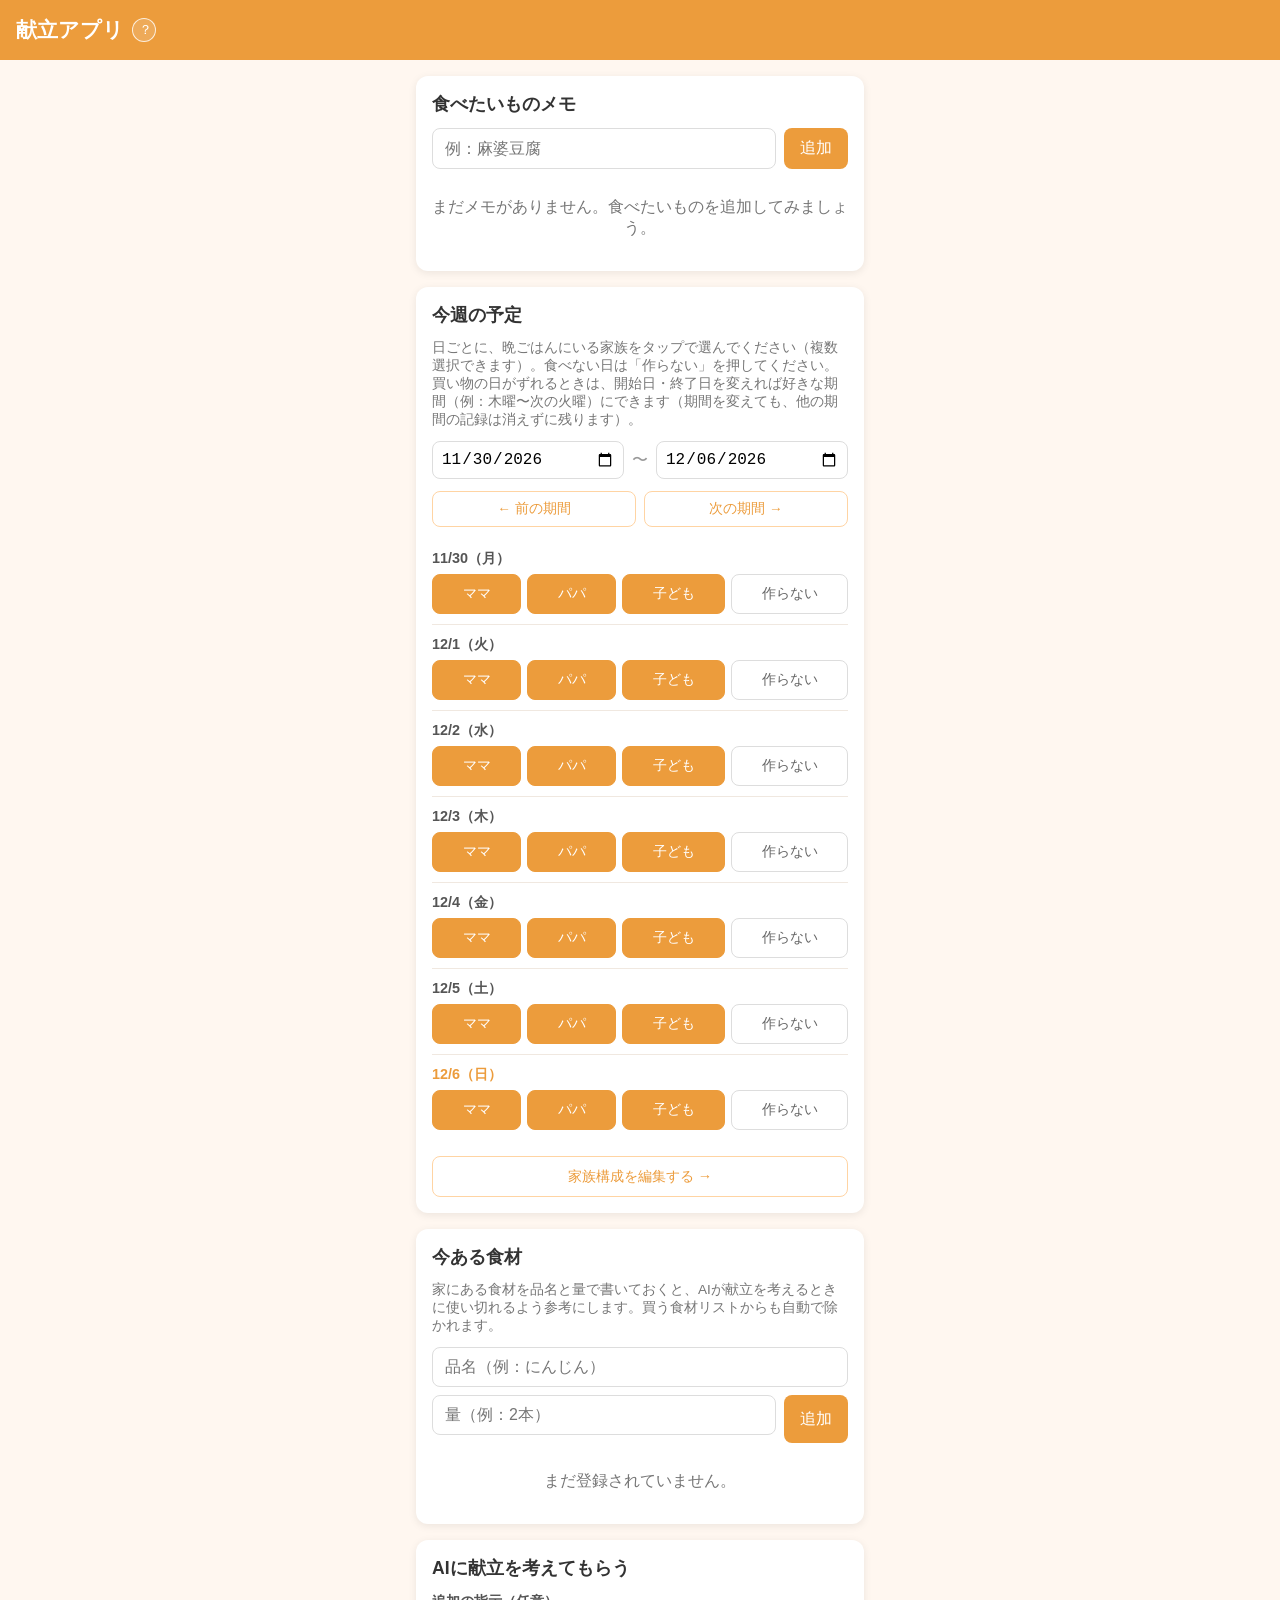
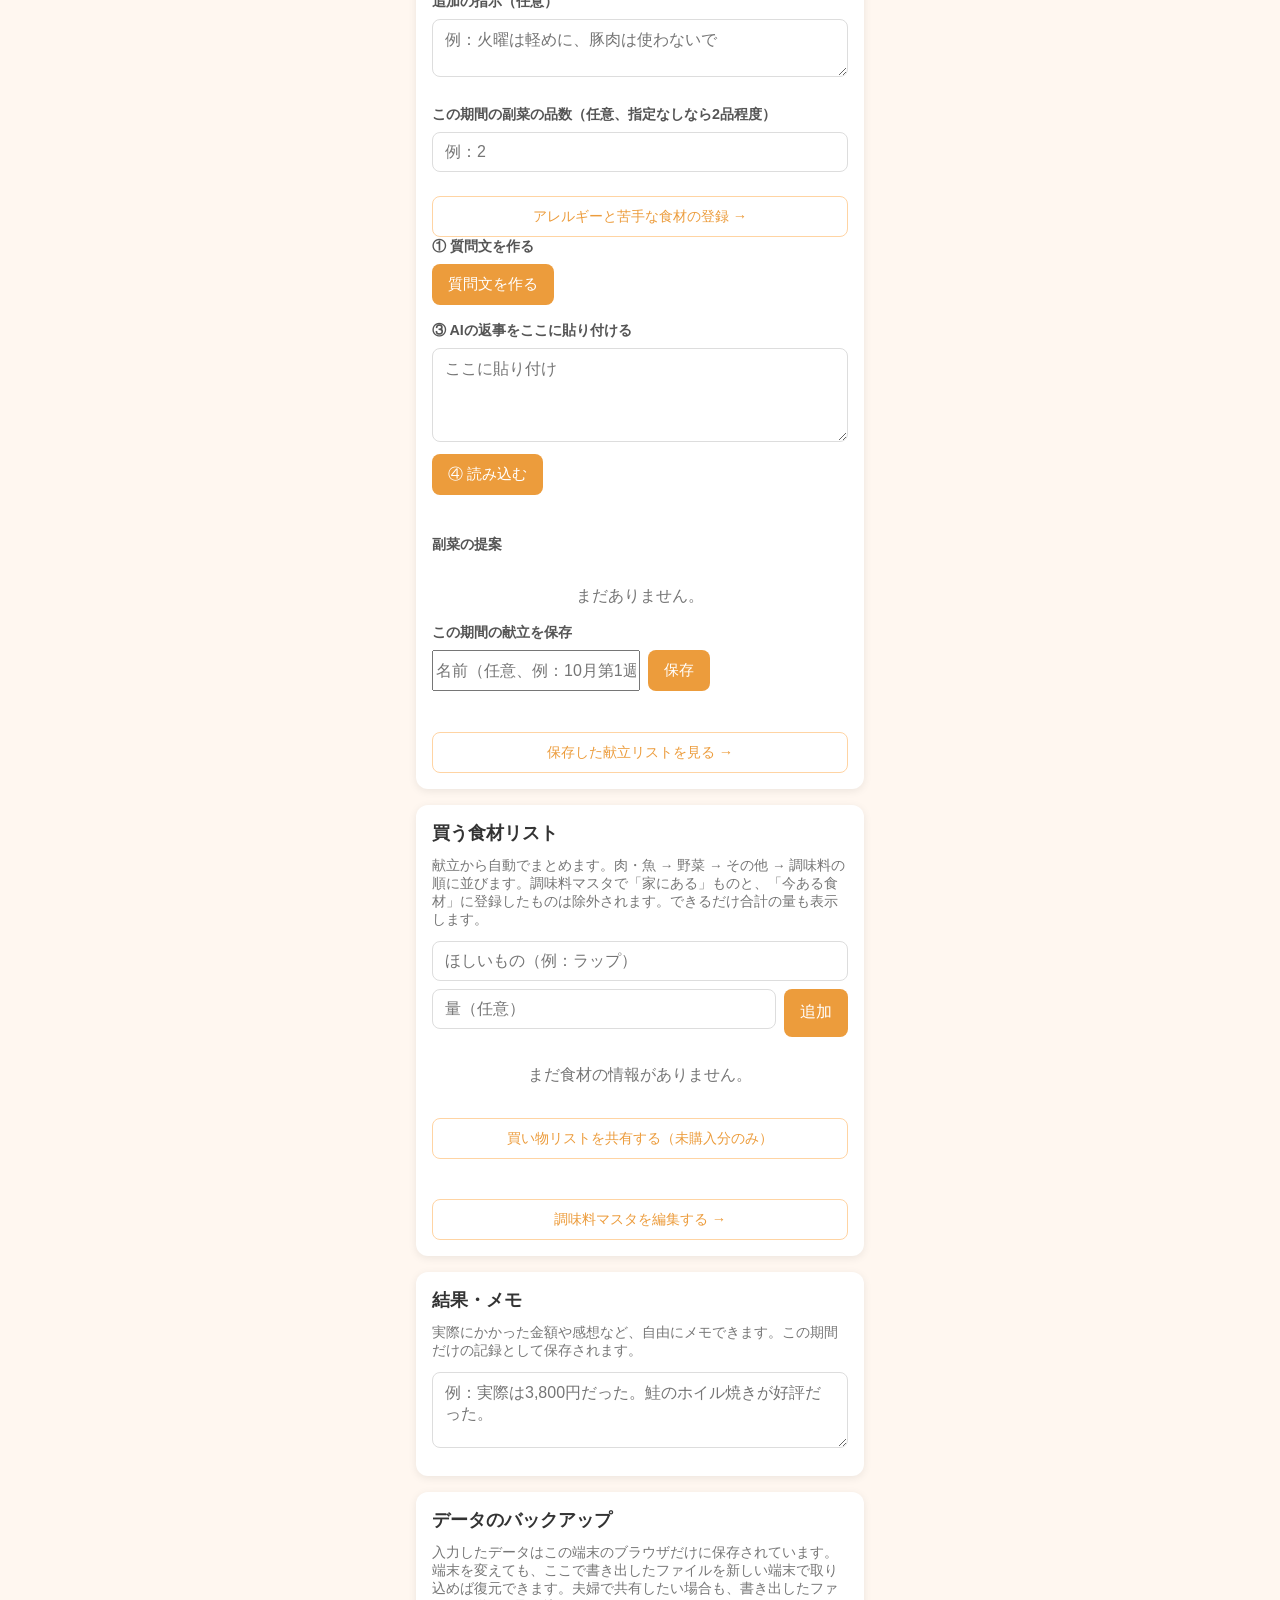
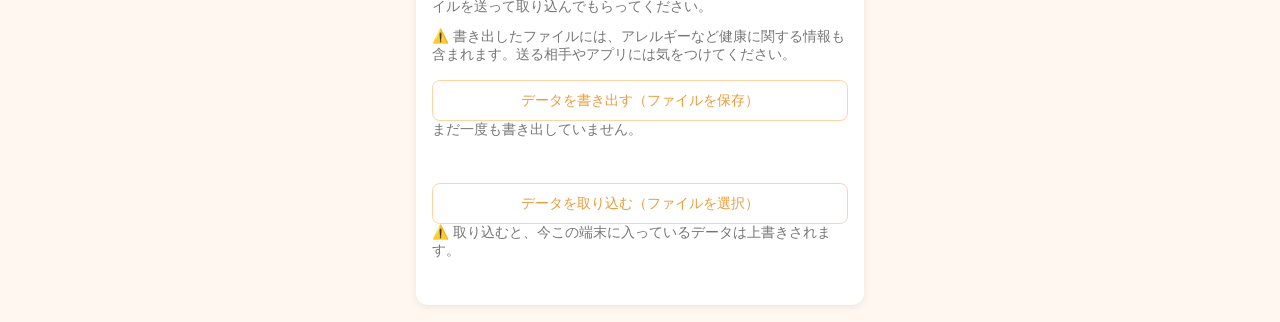
==== commit e290eb52: "テーマカラーを指定された#EC9C3Cに変更 Co-Authored-By: Claude Sonnet 5 <noreply@anthropic.com> Claude-Session: https" ====
--- a/index.html
+++ b/index.html
@@ -4,7 +4,7 @@
 <meta charset="UTF-8">
 <meta name="viewport" content="width=device-width, initial-scale=1, viewport-fit=cover">
 <title>献立アプリ</title>
-<meta name="theme-color" content="#ac5f0c">
+<meta name="theme-color" content="#ec9c3c">
 <link rel="manifest" href="manifest.json">
 <link rel="apple-touch-icon" href="icons/icon-192.png">
 <meta name="apple-mobile-web-app-capable" content="yes">
--- a/css/style.css
+++ b/css/style.css
@@ -19,7 +19,7 @@
 }
 
 .app-header {
-  background: #ac5f0c;
+  background: #ec9c3c;
   color: white;
   padding: 16px env(safe-area-inset-right) 16px calc(16px + env(safe-area-inset-left));
   padding-top: calc(16px + env(safe-area-inset-top));
@@ -90,7 +90,7 @@
 .info-panel h3 {
   margin: 0 0 6px;
   font-size: 0.9rem;
-  color: #ac5f0c;
+  color: #ec9c3c;
 }
 
 .info-panel p {
@@ -136,7 +136,7 @@
   margin-top: 16px;
   padding: 10px;
   font-size: 0.9rem;
-  color: #ac5f0c;
+  color: #ec9c3c;
   text-decoration: none;
   border: 1px solid #ffd4a3;
   border-radius: 8px;
@@ -161,7 +161,7 @@
 
 .import-warning {
   margin-top: 8px;
-  color: #ac5f0c;
+  color: #ec9c3c;
 }
 
 .share-btn {
@@ -203,7 +203,7 @@
 .add-form button {
   padding: 10px 16px;
   font-size: 1rem;
-  background: #ac5f0c;
+  background: #ec9c3c;
   color: white;
   border: none;
   border-radius: 8px;
@@ -211,7 +211,7 @@
 }
 
 .add-form button:active {
-  background: #7a4208;
+  background: #bd7d30;
 }
 
 .wish-list {
@@ -270,7 +270,7 @@
 }
 
 .allergy-warning {
-  color: #ac5f0c;
+  color: #ec9c3c;
   font-weight: bold;
 }
 
@@ -305,7 +305,7 @@
   padding: 8px 10px;
   font-size: 0.85rem;
   background: white;
-  color: #ac5f0c;
+  color: #ec9c3c;
   border: 1px solid #ffd4a3;
   border-radius: 8px;
   cursor: pointer;
@@ -346,7 +346,7 @@
   width: 100%;
   padding: 10px 16px;
   font-size: 1rem;
-  background: #ac5f0c;
+  background: #ec9c3c;
   color: white;
   border: none;
   border-radius: 8px;
@@ -354,7 +354,7 @@
 }
 
 .stock-form > button:active {
-  background: #7a4208;
+  background: #bd7d30;
 }
 
 .stock-form-row {
@@ -379,7 +379,7 @@
 .stock-form-row button {
   padding: 10px 16px;
   font-size: 1rem;
-  background: #ac5f0c;
+  background: #ec9c3c;
   color: white;
   border: none;
   border-radius: 8px;
@@ -388,14 +388,14 @@
 }
 
 .stock-form-row button:active {
-  background: #7a4208;
+  background: #bd7d30;
 }
 
 .budget-estimate {
   margin: 0 0 12px;
   font-size: 1rem;
   font-weight: bold;
-  color: #ac5f0c;
+  color: #ec9c3c;
 }
 
 .week-list {
@@ -414,7 +414,7 @@
 }
 
 .week-list li.is-today .day-label {
-  color: #ac5f0c;
+  color: #ec9c3c;
 }
 
 .day-label {
@@ -444,8 +444,8 @@
 }
 
 .member-btn.is-selected {
-  background: #ac5f0c;
-  border-color: #ac5f0c;
+  background: #ec9c3c;
+  border-color: #ec9c3c;
   color: white;
 }
 
@@ -469,7 +469,7 @@
 .ai-step button {
   padding: 10px 16px;
   font-size: 0.95rem;
-  background: #ac5f0c;
+  background: #ec9c3c;
   color: white;
   border: none;
   border-radius: 8px;
@@ -477,7 +477,7 @@
 }
 
 .ai-step button:active {
-  background: #7a4208;
+  background: #bd7d30;
 }
 
 .ai-textarea {
@@ -528,7 +528,7 @@
   display: block;
   font-size: 0.85rem;
   font-weight: bold;
-  color: #ac5f0c;
+  color: #ec9c3c;
   margin-bottom: 2px;
 }
 
@@ -558,7 +558,7 @@
   font-size: 1rem;
   padding: 6px;
   margin: 0 0 2px -6px;
-  border: 1px solid #ac5f0c;
+  border: 1px solid #ec9c3c;
   border-radius: 6px;
   font-family: inherit;
 }
@@ -596,7 +596,7 @@
 .shopping-category {
   font-size: 0.8rem;
   font-weight: bold;
-  color: #ac5f0c;
+  color: #ec9c3c;
   padding: 14px 0 4px;
   border-bottom: none;
 }
@@ -622,7 +622,7 @@
   height: 22px;
   margin-top: 2px;
   flex-shrink: 0;
-  accent-color: #ac5f0c;
+  accent-color: #ec9c3c;
 }
 
 .shopping-text {
@@ -669,7 +669,7 @@
   width: 20px;
   height: 20px;
   flex-shrink: 0;
-  accent-color: #ac5f0c;
+  accent-color: #ec9c3c;
 }
 
 .reorder-group {
@@ -694,7 +694,7 @@
 
 .reorder-btn:active:not(:disabled) {
   background: #fff1e0;
-  color: #ac5f0c;
+  color: #ec9c3c;
 }
 
 .reorder-btn:disabled {
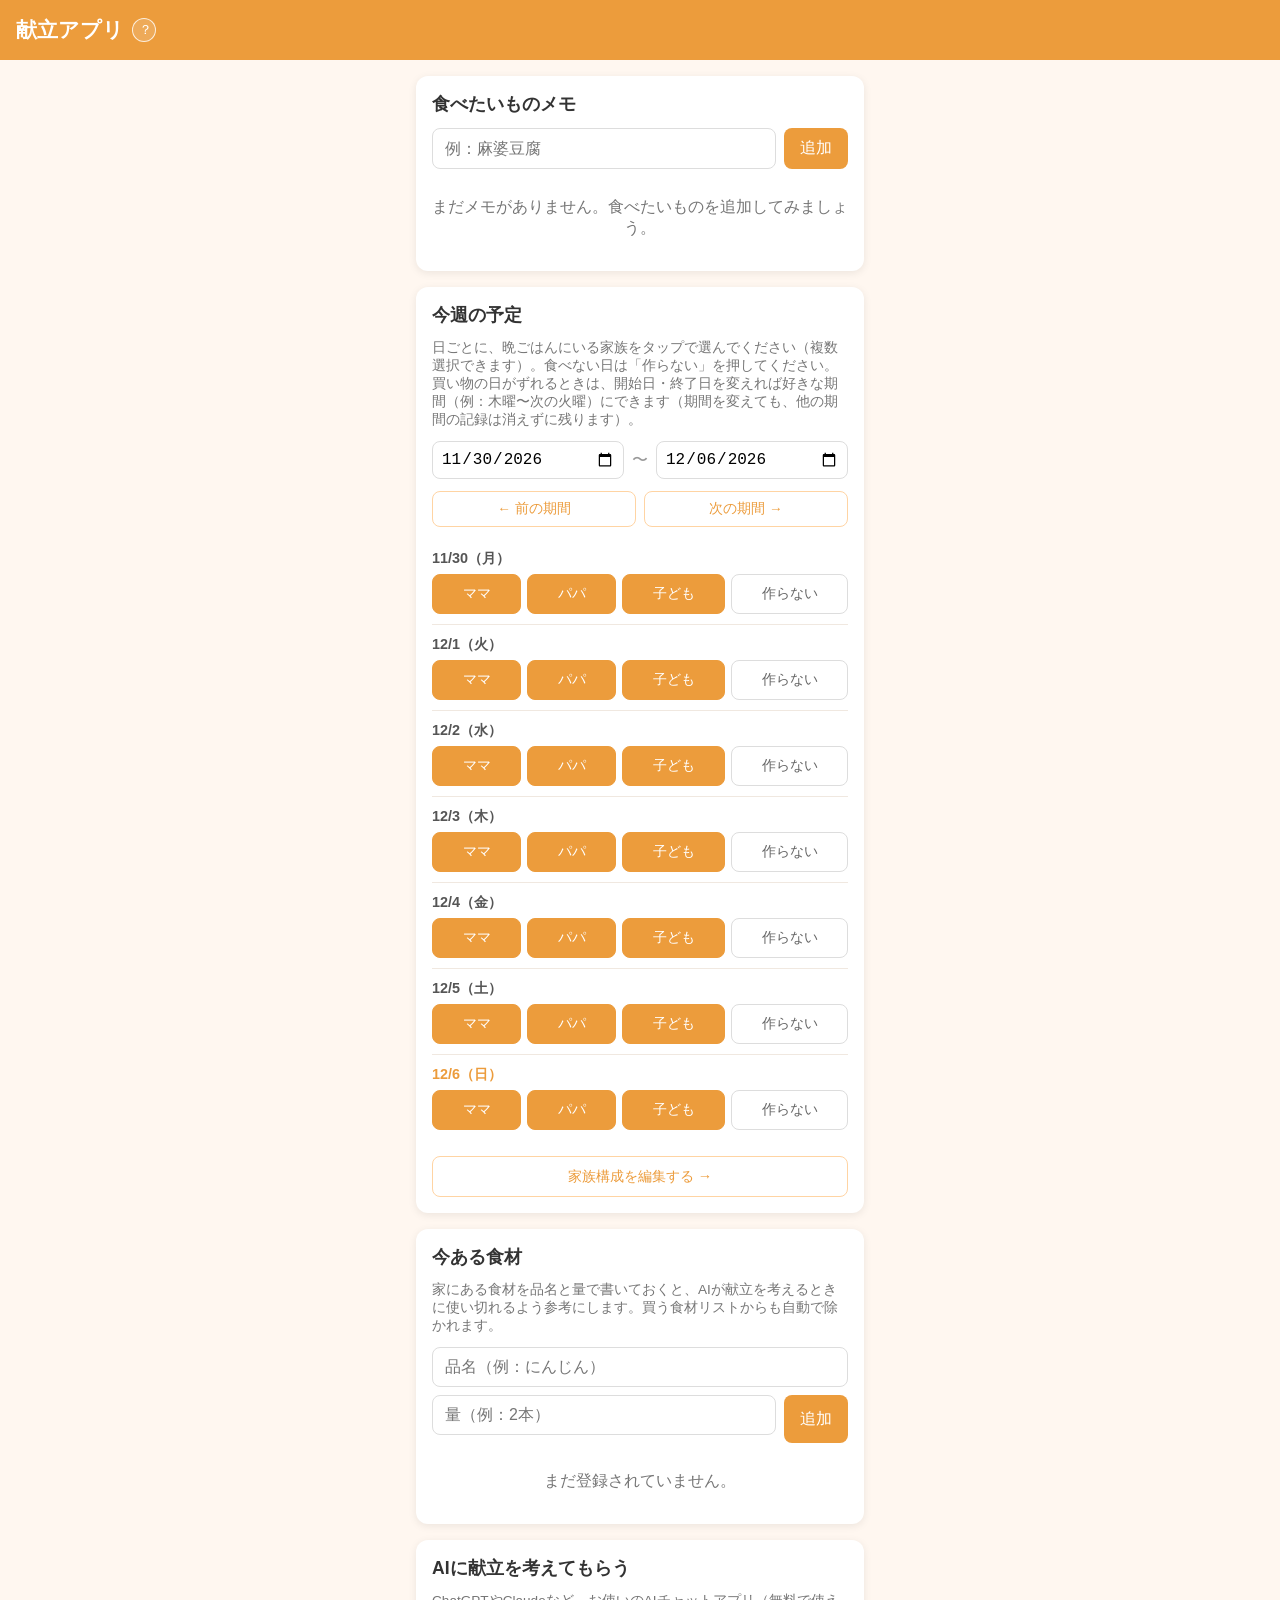
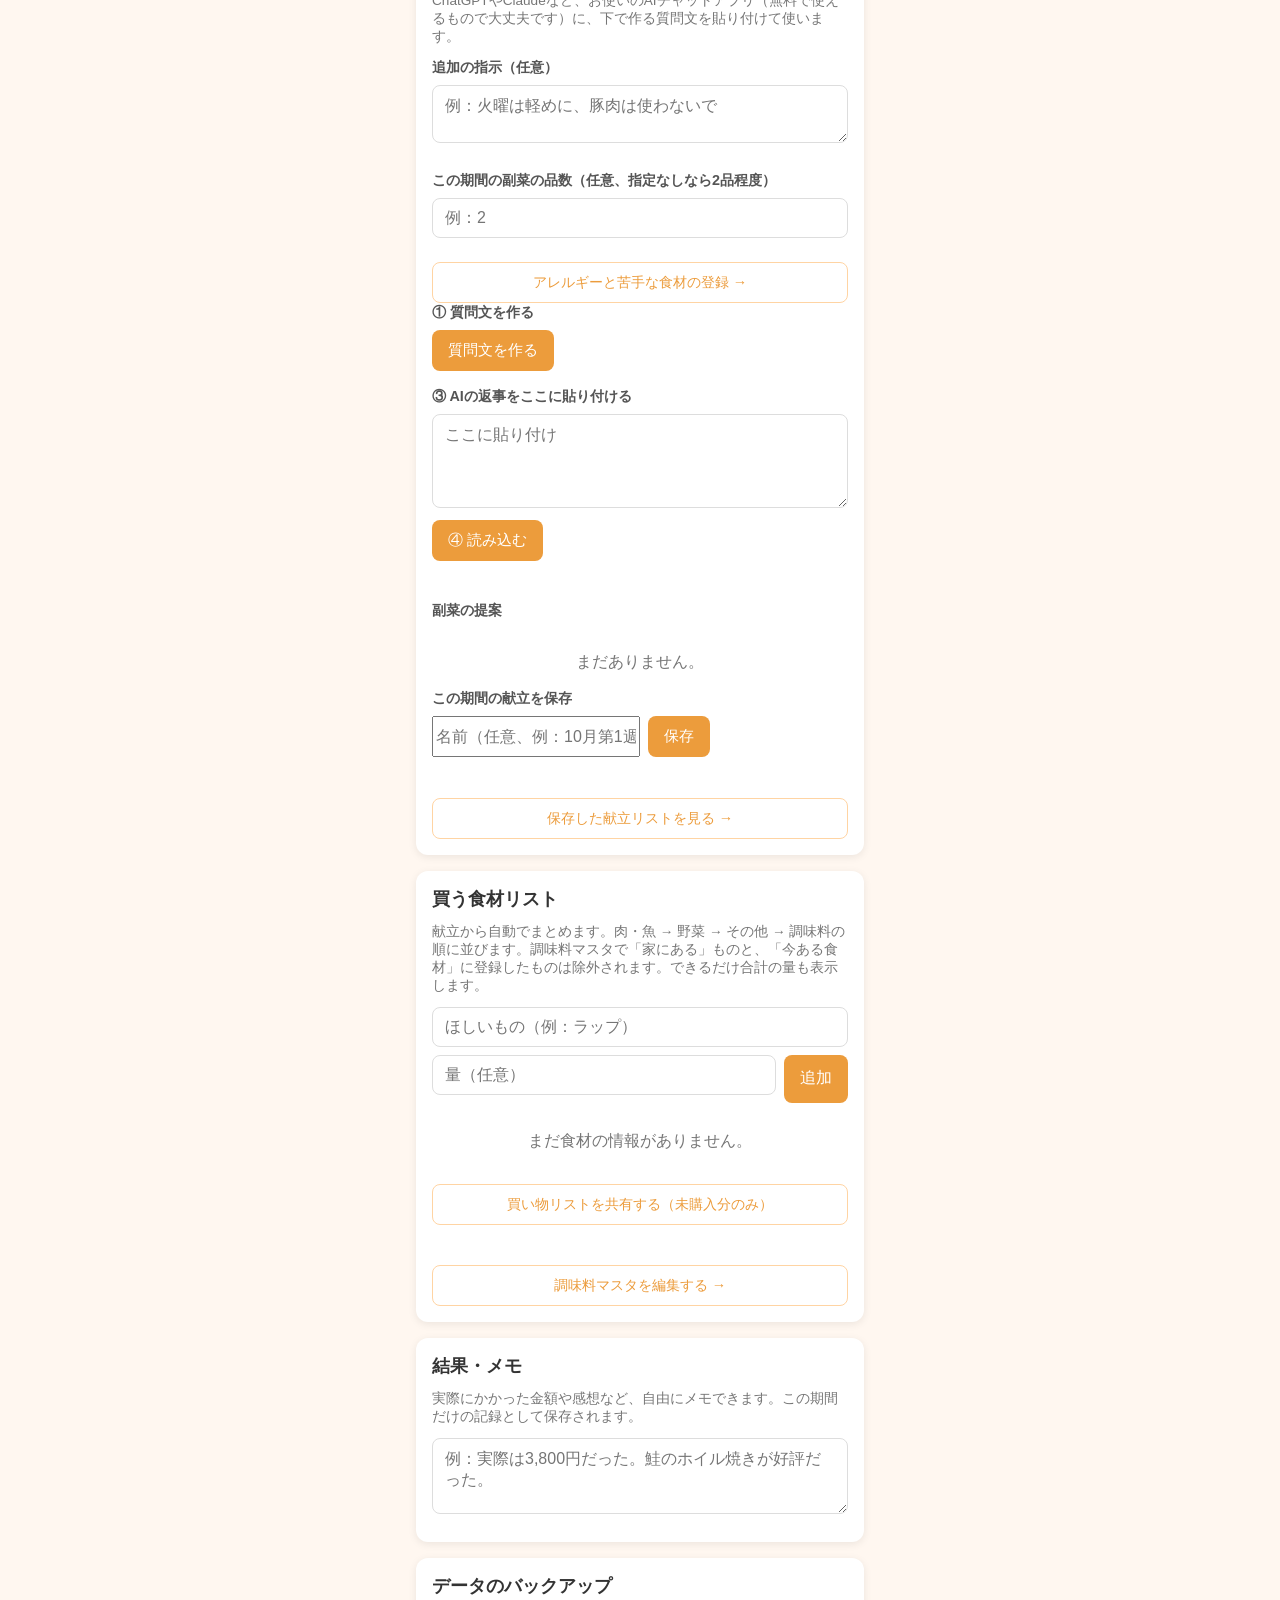
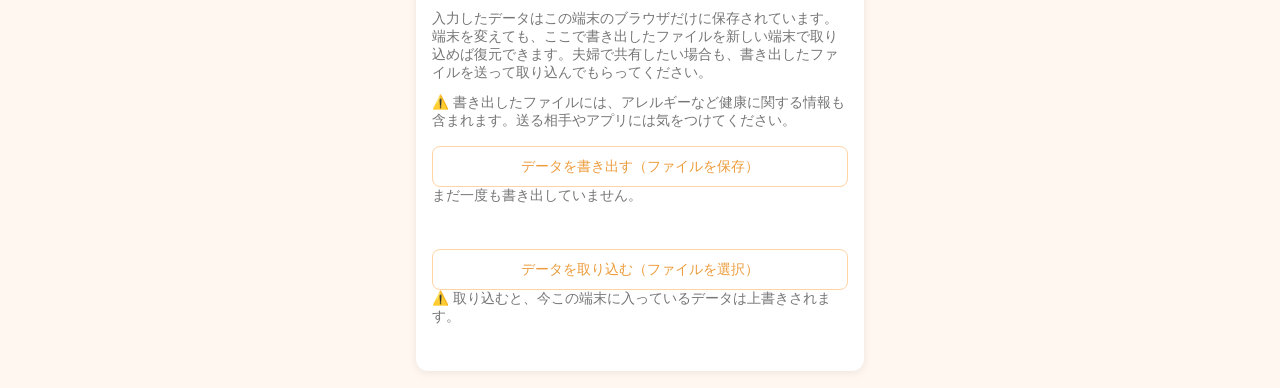
==== commit a7003655: "AI連携の案内をClaude限定からAIアプリ全般の表記に変更 質問文はClaude専用の機能を使っていないので、ChatGPTなど他のAIチャットアプリでも 使える。友達に共有したときに迷わないよう" ====
--- a/index.html
+++ b/index.html
@@ -23,6 +23,10 @@
   <div class="info-panel" role="dialog" aria-modal="true" aria-labelledby="info-panel-title">
     <button type="button" id="info-close-btn" class="info-close-btn" aria-label="閉じる">×</button>
     <h2 id="info-panel-title">このアプリについて</h2>
+    <div class="info-section">
+      <h3>■ このアプリだけでは献立は作れません</h3>
+      <p>献立を考えてもらうには、ChatGPTやClaudeなど、無料で使えるAIチャットアプリが別途必要です。このアプリで作った質問文をコピーしてAIアプリに貼り付け、返ってきた答えをこのアプリに貼り戻して使います。</p>
+    </div>
     <div class="info-section">
       <h3>■ 好みの傾向について</h3>
       <p>あなたの好みの傾向を蓄積するには、「献立リスト」ページの「好みと傾向を分析する」を利用してください。保存した献立や感想をAIが分析し、その結果を「好みと傾向」欄に保存できます。この内容は今後の献立提案に毎回反映されるため、定期的に更新するのがおすすめです。</p>
@@ -87,6 +91,7 @@
 
   <section class="card">
     <h2>AIに献立を考えてもらう</h2>
+    <p class="section-note">ChatGPTやClaudeなど、お使いのAIチャットアプリ（無料で使えるもので大丈夫です）に、下で作る質問文を貼り付けて使います。</p>
 
     <div class="ai-step">
       <p class="ai-step-title">追加の指示（任意）</p>
@@ -106,7 +111,7 @@
     </div>
 
     <div id="prompt-area" class="ai-step" hidden>
-      <p class="ai-step-title">② コピーしてClaudeアプリに貼り付けて送る</p>
+      <p class="ai-step-title">② コピーして、お使いのAIアプリ（ChatGPT・Claudeなど）に貼り付けて送る</p>
       <textarea id="prompt-output" class="ai-textarea" readonly rows="4"></textarea>
       <button type="button" id="copy-prompt-btn">コピーする</button>
       <p id="copy-status" class="copy-status" aria-live="polite"></p>
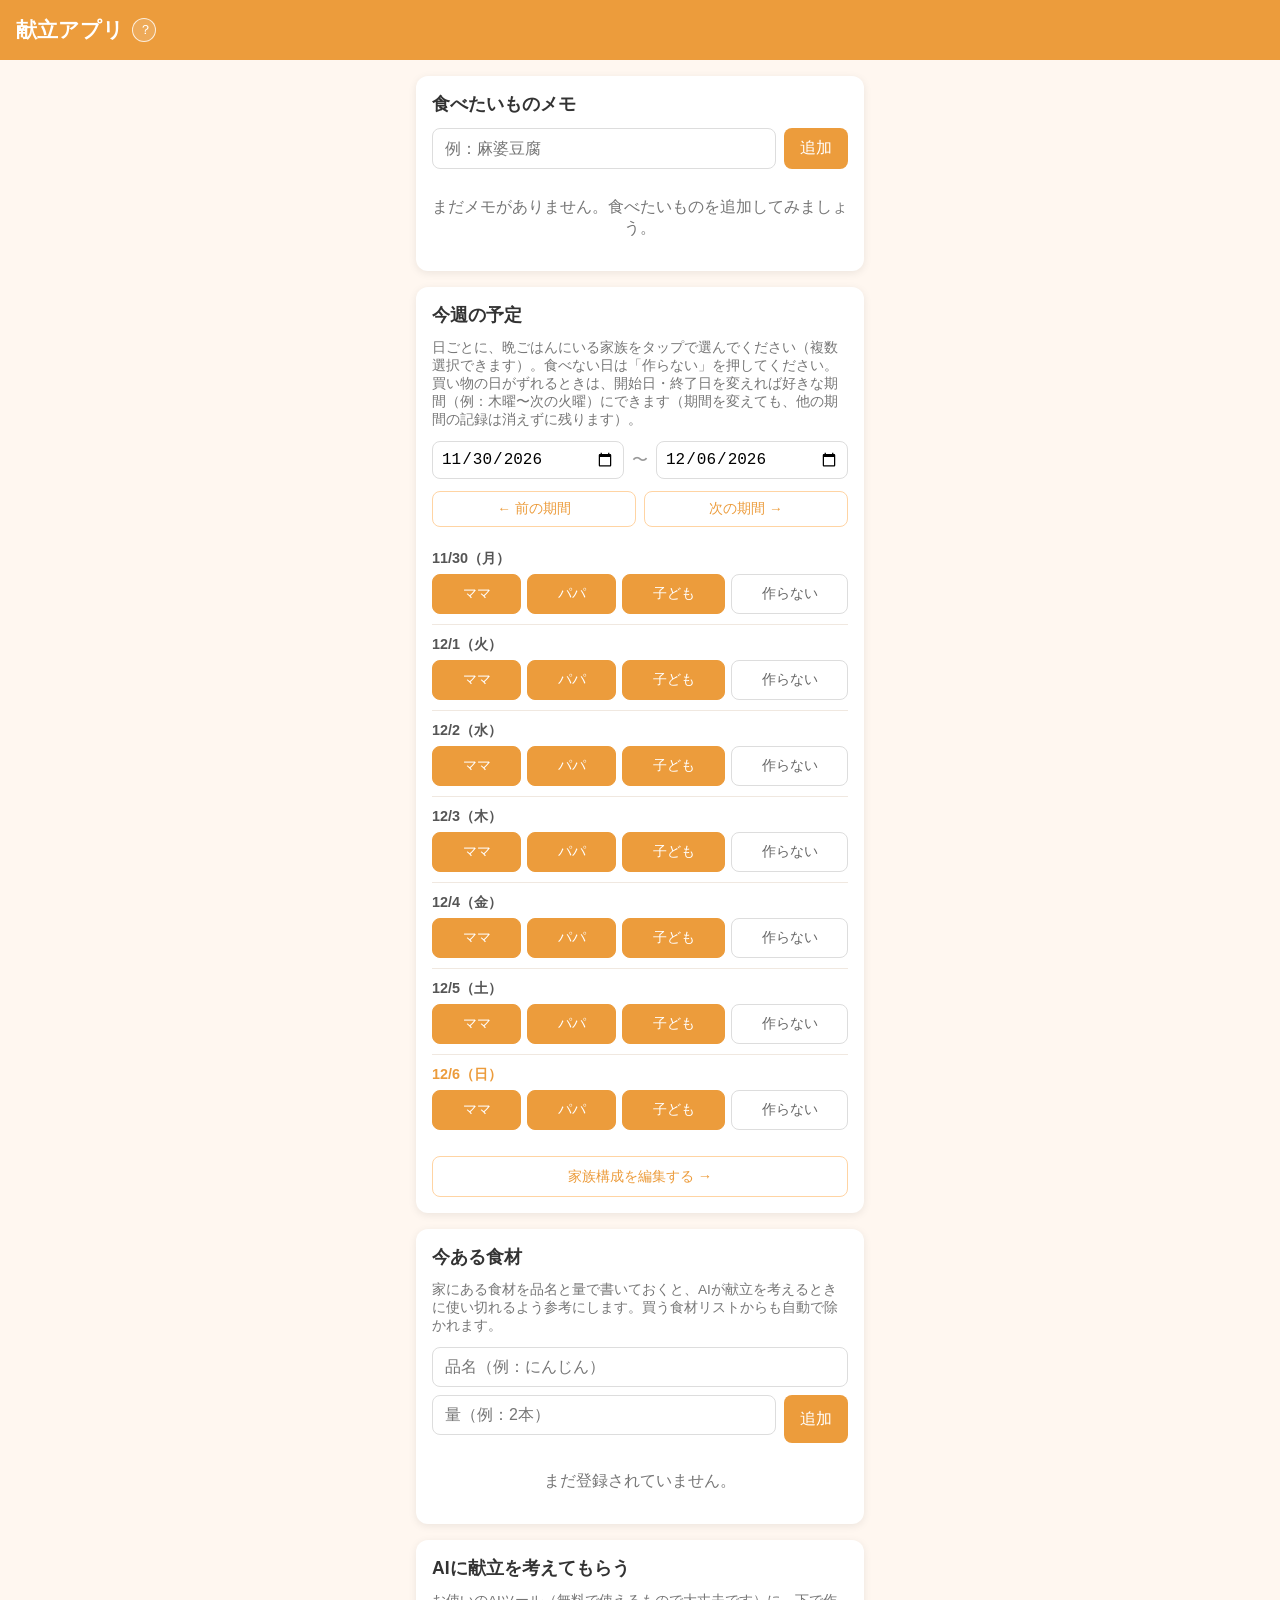
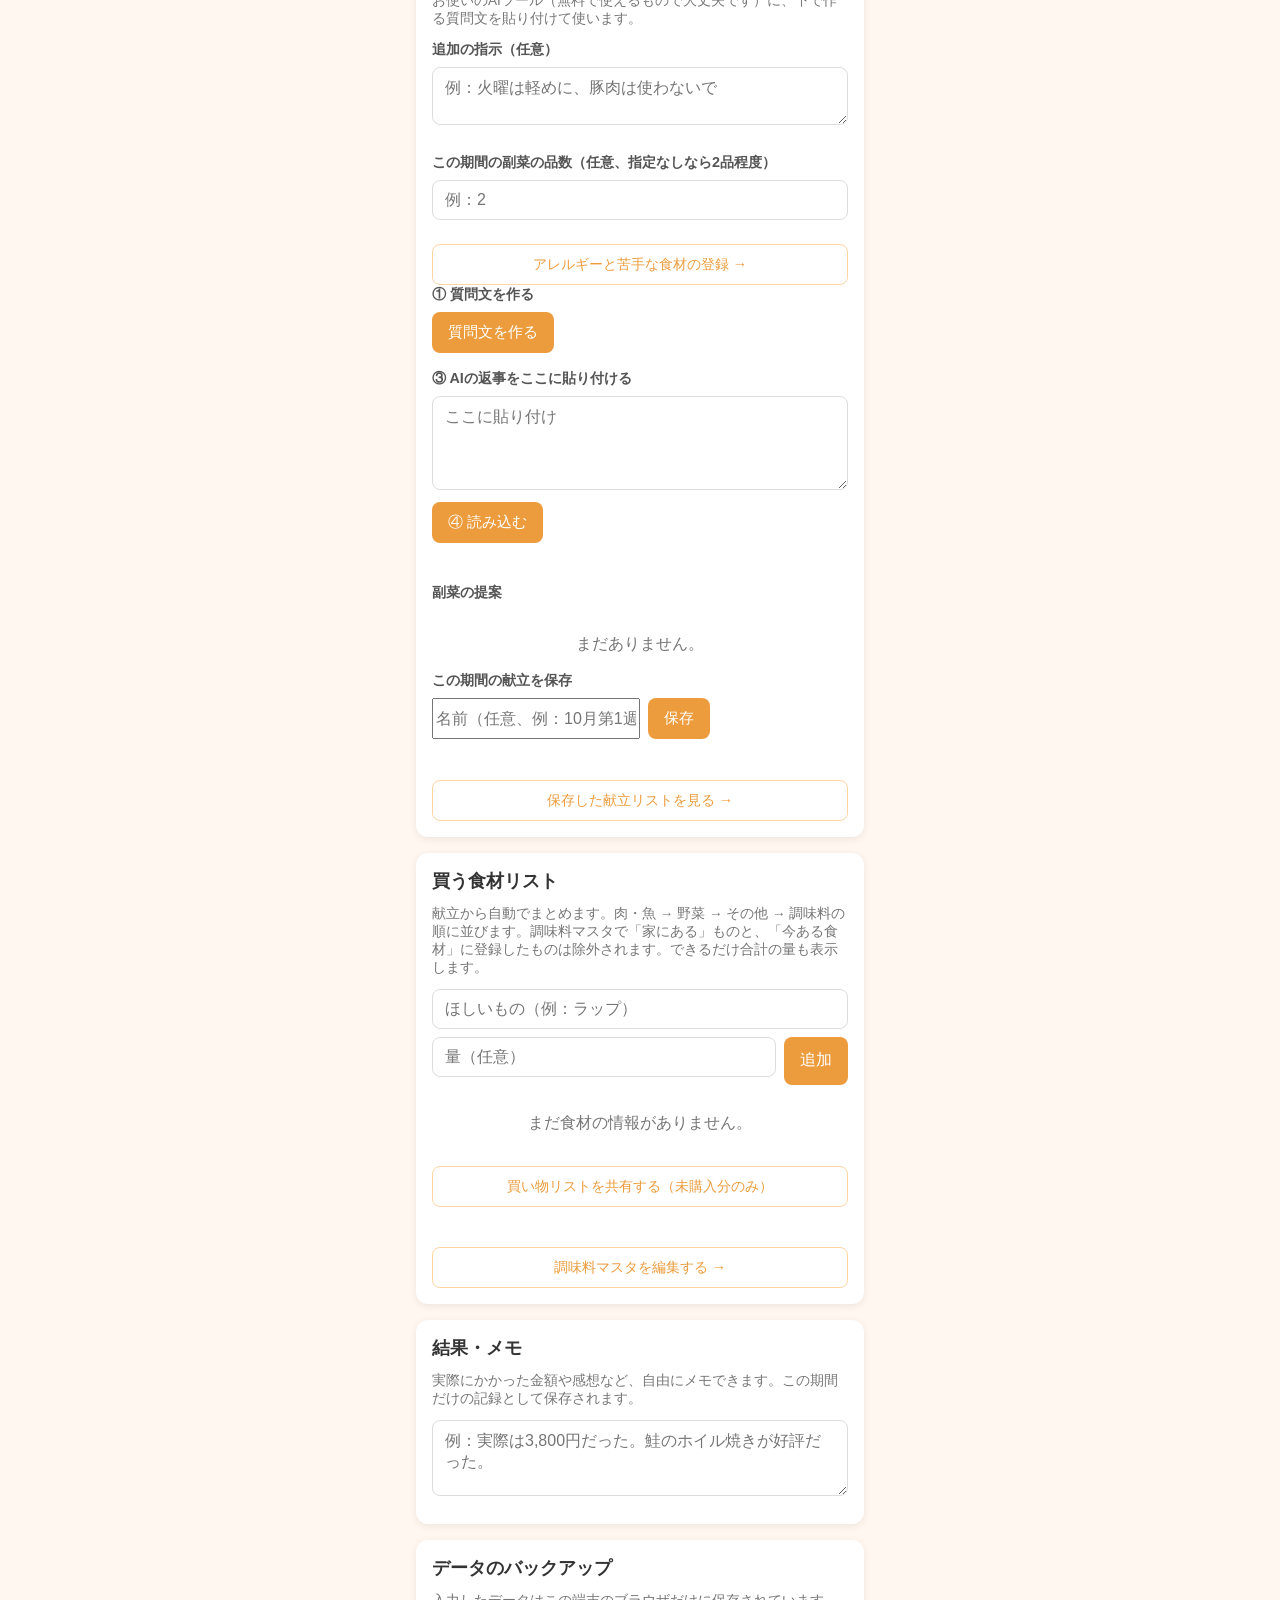
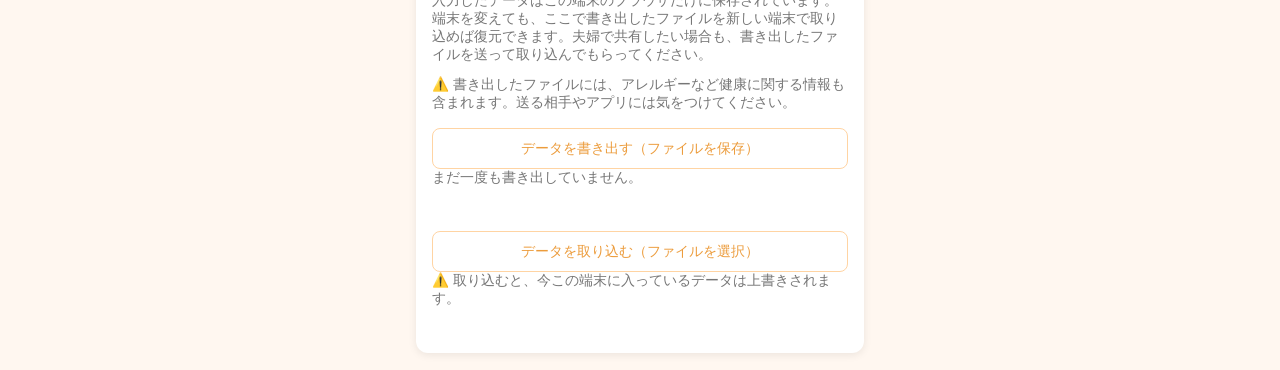
==== commit 4bb62e2c: "AI案内の表記をChatGPT/Claudeの具体名から「AIツール」に変更 Co-Authored-By: Claude Sonnet 5 <noreply@anthropic.com> Claud" ====
--- a/index.html
+++ b/index.html
@@ -25,7 +25,7 @@
     <h2 id="info-panel-title">このアプリについて</h2>
     <div class="info-section">
       <h3>■ このアプリだけでは献立は作れません</h3>
-      <p>献立を考えてもらうには、ChatGPTやClaudeなど、無料で使えるAIチャットアプリが別途必要です。このアプリで作った質問文をコピーしてAIアプリに貼り付け、返ってきた答えをこのアプリに貼り戻して使います。</p>
+      <p>献立を考えてもらうには、無料で使えるAIツールが別途必要です。このアプリで作った質問文をコピーしてAIツールに貼り付け、返ってきた答えをこのアプリに貼り戻して使います。</p>
     </div>
     <div class="info-section">
       <h3>■ 好みの傾向について</h3>
@@ -91,7 +91,7 @@
 
   <section class="card">
     <h2>AIに献立を考えてもらう</h2>
-    <p class="section-note">ChatGPTやClaudeなど、お使いのAIチャットアプリ（無料で使えるもので大丈夫です）に、下で作る質問文を貼り付けて使います。</p>
+    <p class="section-note">お使いのAIツール（無料で使えるもので大丈夫です）に、下で作る質問文を貼り付けて使います。</p>
 
     <div class="ai-step">
       <p class="ai-step-title">追加の指示（任意）</p>
@@ -111,7 +111,7 @@
     </div>
 
     <div id="prompt-area" class="ai-step" hidden>
-      <p class="ai-step-title">② コピーして、お使いのAIアプリ（ChatGPT・Claudeなど）に貼り付けて送る</p>
+      <p class="ai-step-title">② コピーして、お使いのAIツールに貼り付けて送る</p>
       <textarea id="prompt-output" class="ai-textarea" readonly rows="4"></textarea>
       <button type="button" id="copy-prompt-btn">コピーする</button>
       <p id="copy-status" class="copy-status" aria-live="polite"></p>
